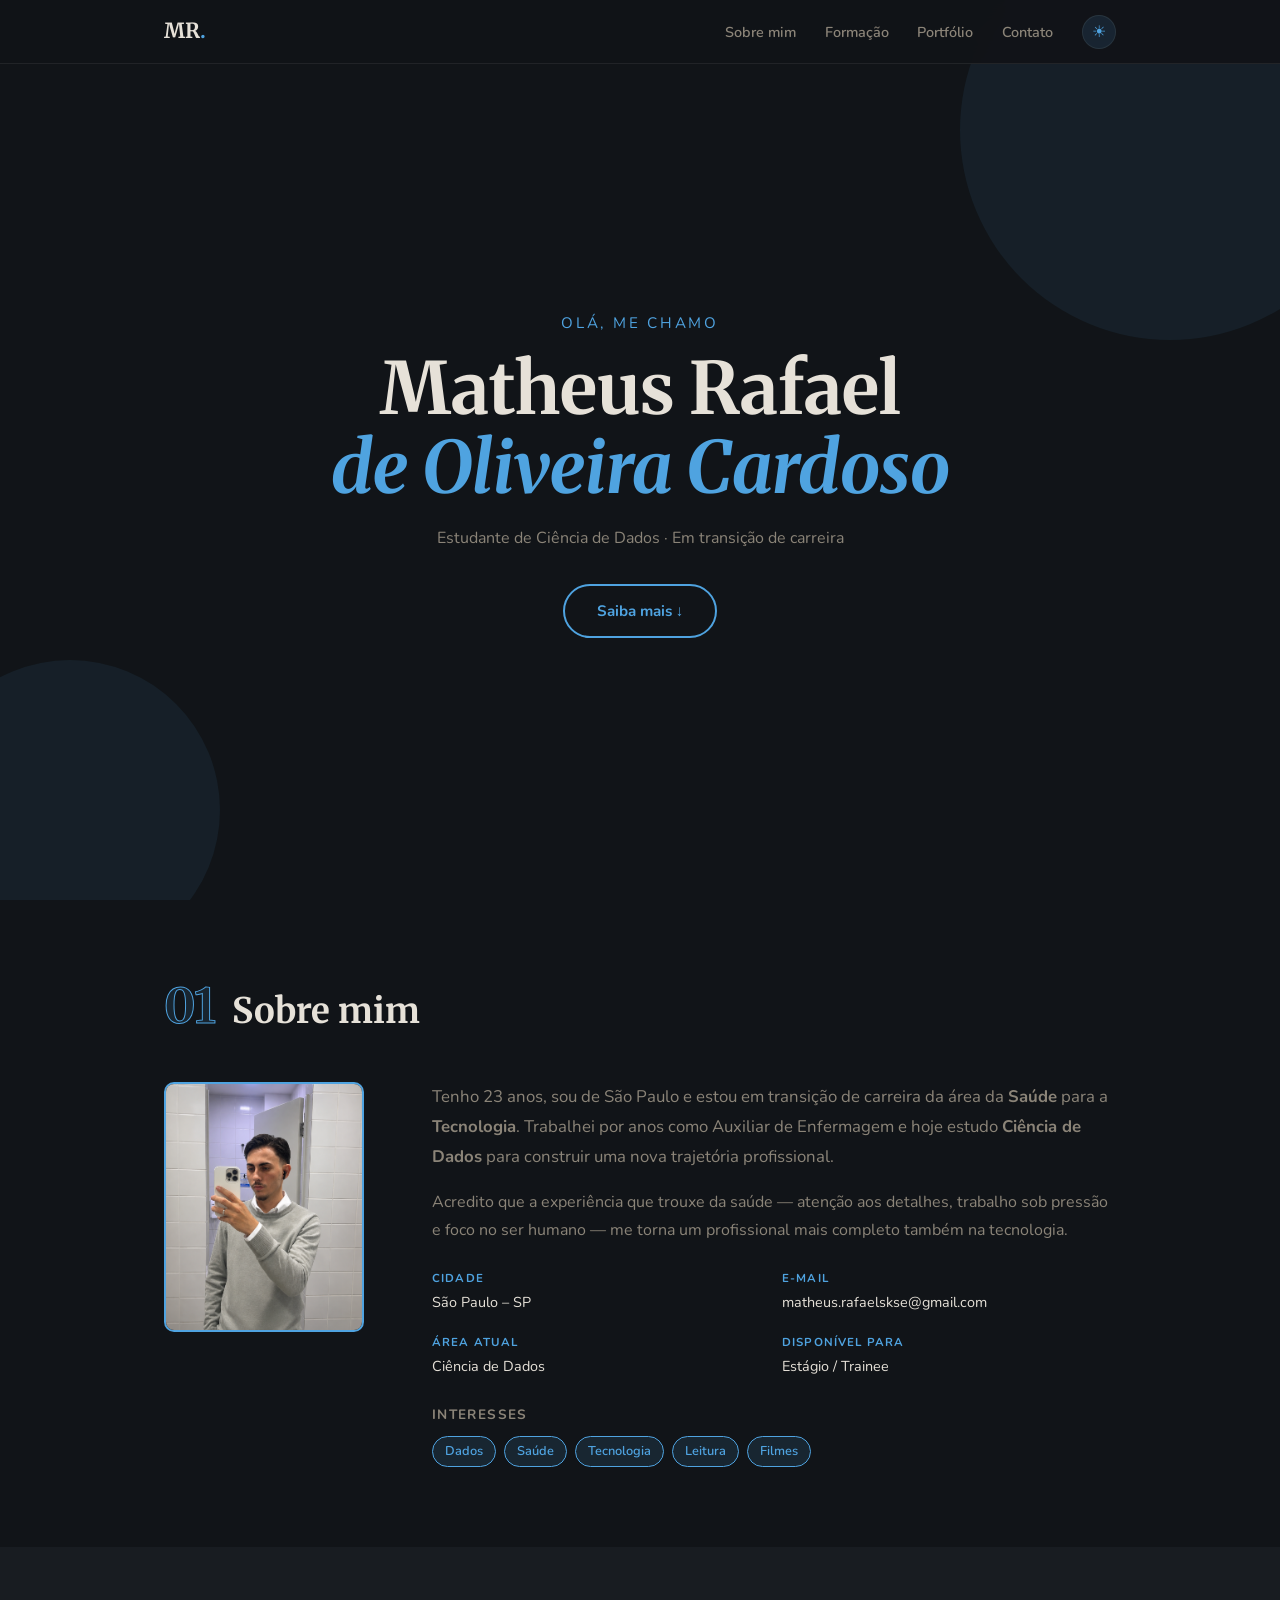
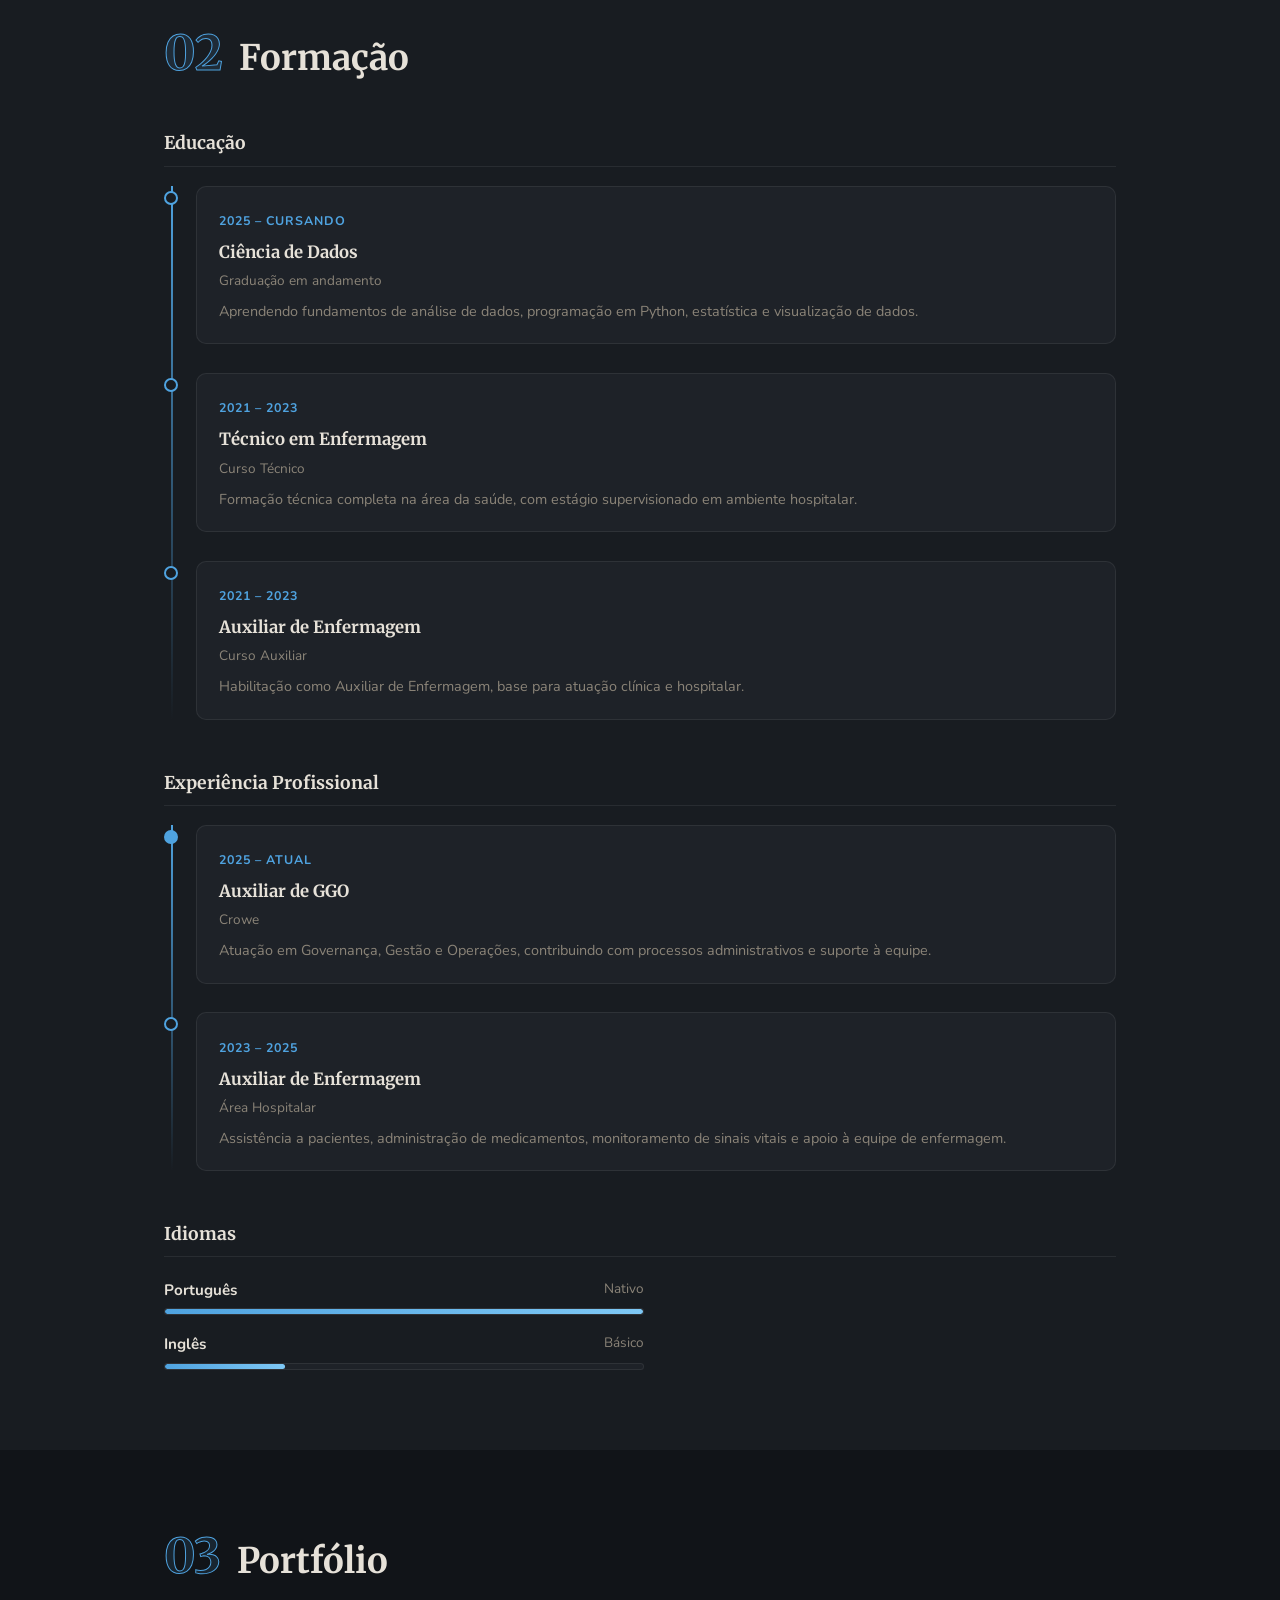
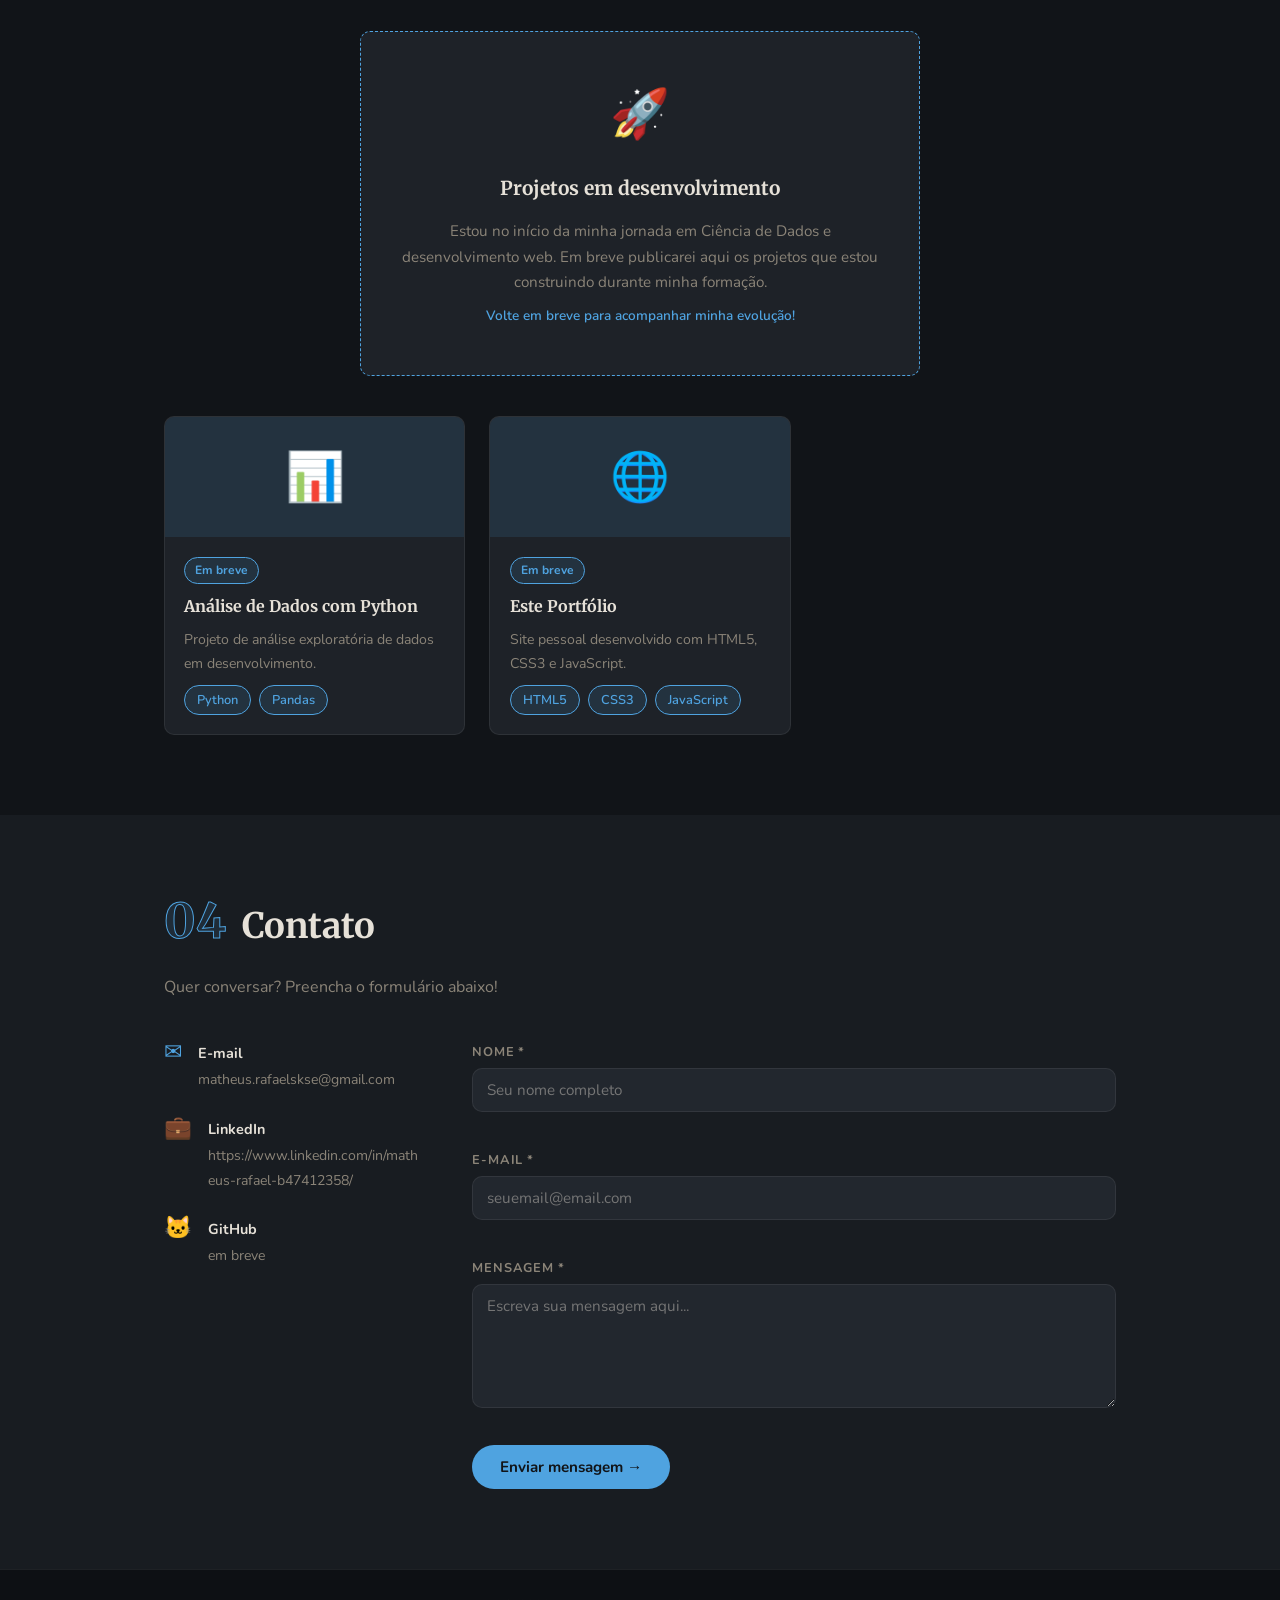
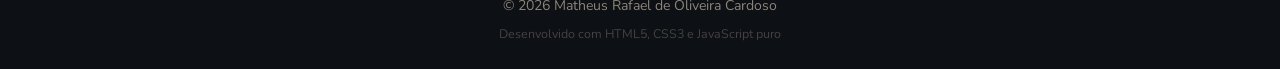
==== index.html @ 44dcbfd9 "Add files via upload" ====
<!DOCTYPE html>
<html lang="pt-BR">
<head>
  <meta charset="UTF-8" />
  <meta name="viewport" content="width=device-width, initial-scale=1.0" />
  <title>Portfólio | Matheus Rafael</title>

  <!-- Fontes: Merriweather (títulos) + Nunito (corpo) -->
  <link rel="preconnect" href="https://fonts.googleapis.com" />
  <link rel="preconnect" href="https://fonts.gstatic.com" crossorigin />
  <link href="https://fonts.googleapis.com/css2?family=Merriweather:ital,wght@0,700;1,400&family=Nunito:wght@300;400;600;700&display=swap" rel="stylesheet" />

  <link rel="stylesheet" href="css/style.css" />
</head>
<body class="dark-theme">

  <!-- ==============================
       NAVBAR — fixa no topo
       ============================== -->
  <header id="navbar">
    <nav class="nav-container">

      <!-- Nome como logo -->
      <a href="#sobre" class="nav-logo">MR<span class="logo-dot">.</span></a>

      <!-- Botão hamburguer (mobile) -->
      <button class="nav-toggle" id="navToggle" aria-label="Abrir menu">
        <span></span>
        <span></span>
        <span></span>
      </button>

      <!-- Links de navegação por âncora -->
      <ul class="nav-links" id="navLinks">
        <li><a href="#sobre"     class="nav-link">Sobre mim</a></li>
        <li><a href="#formacao"  class="nav-link">Formação</a></li>
        <li><a href="#portfolio" class="nav-link">Portfólio</a></li>
        <li><a href="#contato"   class="nav-link">Contato</a></li>

        <!-- Botão alternar tema claro / escuro -->
        <li>
          <button class="btn-tema" id="btnTema" aria-label="Alternar tema">
            <span id="icone-tema">☀</span>
          </button>
        </li>
      </ul>

    </nav>
  </header>

  <main>

    <!-- ==============================
         HERO — apresentação inicial
         ============================== -->
    <section class="hero" id="hero">
      <div class="hero-conteudo">
        <p class="hero-ola">Olá, me chamo</p>
        <h1 class="hero-nome">Matheus Rafael<br /><em>de Oliveira Cardoso</em></h1>
        <p class="hero-cargo">Estudante de Ciência de Dados · Em transição de carreira</p>
        <a href="#sobre" class="hero-btn">Saiba mais ↓</a>
      </div>

      <!-- Círculos decorativos de fundo (só CSS) -->
      <div class="hero-fundo" aria-hidden="true">
        <div class="circulo c1"></div>
        <div class="circulo c2"></div>
      </div>
    </section>

    <!-- ==============================
         SEÇÃO 1 — SOBRE MIM
         ============================== -->
    <section id="sobre" class="secao">
      <div class="container">

        <!-- Cabeçalho da seção -->
        <div class="secao-header">
          <span class="secao-num">01</span>
          <h2 class="secao-titulo">Sobre mim</h2>
        </div>

        <div class="sobre-grid">

          <!-- Foto -->
          <div class="sobre-foto">
            <div class="moldura-foto">
              <img src="assets/foto.jpg" alt="Foto de Matheus Rafael" id="img-foto" />
              <div class="foto-placeholder" id="foto-placeholder">MR</div>
            </div>
          </div>

          <!-- Texto de apresentação -->
          <div class="sobre-texto">
            <p class="sobre-intro">
              Tenho 23 anos, sou de São Paulo e estou em transição de carreira da área
              da <strong>Saúde</strong> para a <strong>Tecnologia</strong>. Trabalhei
              por anos como Auxiliar de Enfermagem e hoje estudo
              <strong>Ciência de Dados</strong> para construir uma nova trajetória
              profissional.
            </p>
            <p>
              Acredito que a experiência que trouxe da saúde — atenção aos detalhes,
              trabalho sob pressão e foco no ser humano — me torna um profissional
              mais completo também na tecnologia.
            </p>

            <!-- Dados pessoais rápidos -->
            <div class="info-grid">
              <div class="info-item">
                <span class="info-label">Cidade</span>
                <span class="info-valor">São Paulo – SP</span>
              </div>
              <div class="info-item">
                <span class="info-label">E-mail</span>
                <span class="info-valor">matheus.rafaelskse@gmail.com</span>
              </div>
              <div class="info-item">
                <span class="info-label">Área atual</span>
                <span class="info-valor">Ciência de Dados</span>
              </div>
              <div class="info-item">
                <span class="info-label">Disponível para</span>
                <span class="info-valor">Estágio / Trainee</span>
              </div>
            </div>

            <!-- Interesses / hobbies -->
            <div class="hobbies">
              <h3>Interesses</h3>
              <div class="tags">
                <span class="tag">Dados</span>
                <span class="tag">Saúde</span>
                <span class="tag">Tecnologia</span>
                <span class="tag">Leitura</span>
                <span class="tag">Filmes</span>
              </div>
            </div>
          </div><!-- /sobre-texto -->

        </div><!-- /sobre-grid -->
      </div>
    </section>

    <!-- ==============================
         SEÇÃO 2 — FORMAÇÃO
         ============================== -->
    <section id="formacao" class="secao secao-alt">
      <div class="container">

        <div class="secao-header">
          <span class="secao-num">02</span>
          <h2 class="secao-titulo">Formação</h2>
        </div>

        <!-- Timeline de formação -->
        <h3 class="sub-titulo">Educação</h3>
        <div class="timeline">

          <!-- Item: Ciência de Dados -->
          <div class="tl-item">
            <div class="tl-ponto"></div>
            <div class="tl-conteudo">
              <span class="tl-periodo">2025 – Cursando</span>
              <h4 class="tl-titulo">Ciência de Dados</h4>
              <p class="tl-local">Graduação em andamento</p>
              <p>Aprendendo fundamentos de análise de dados, programação em Python,
                 estatística e visualização de dados.</p>
            </div>
          </div>

          <!-- Item: Técnico em Enfermagem -->
          <div class="tl-item">
            <div class="tl-ponto"></div>
            <div class="tl-conteudo">
              <span class="tl-periodo">2021 – 2023</span>
              <h4 class="tl-titulo">Técnico em Enfermagem</h4>
              <p class="tl-local">Curso Técnico</p>
              <p>Formação técnica completa na área da saúde,
                 com estágio supervisionado em ambiente hospitalar.</p>
            </div>
          </div>

          <!-- Item: Auxiliar de Enfermagem -->
          <div class="tl-item">
            <div class="tl-ponto"></div>
            <div class="tl-conteudo">
              <span class="tl-periodo">2021 – 2023</span>
              <h4 class="tl-titulo">Auxiliar de Enfermagem</h4>
              <p class="tl-local">Curso Auxiliar</p>
              <p>Habilitação como Auxiliar de Enfermagem,
                 base para atuação clínica e hospitalar.</p>
            </div>
          </div>

        </div><!-- /timeline -->

        <!-- Experiência profissional -->
        <h3 class="sub-titulo" style="margin-top: 3rem;">Experiência Profissional</h3>
        <div class="timeline">

          <!-- Emprego atual: GGO Crowe -->
          <div class="tl-item">
            <div class="tl-ponto tl-ponto-ativo"></div>
            <div class="tl-conteudo">
              <span class="tl-periodo">2025 – Atual</span>
              <h4 class="tl-titulo">Auxiliar de GGO</h4>
              <p class="tl-local">Crowe</p>
              <p>Atuação em Governança, Gestão e Operações,
                 contribuindo com processos administrativos e suporte à equipe.</p>
            </div>
          </div>

          <!-- Emprego anterior: Auxiliar de Enfermagem -->
          <div class="tl-item">
            <div class="tl-ponto"></div>
            <div class="tl-conteudo">
              <span class="tl-periodo">2023 – 2025</span>
              <h4 class="tl-titulo">Auxiliar de Enfermagem</h4>
              <p class="tl-local">Área Hospitalar</p>
              <p>Assistência a pacientes, administração de medicamentos,
                 monitoramento de sinais vitais e apoio à equipe de enfermagem.</p>
            </div>
          </div>

        </div><!-- /timeline experiência -->

        <!-- Idiomas -->
        <h3 class="sub-titulo" style="margin-top: 3rem;">Idiomas</h3>
        <div class="idiomas">

          <div class="idioma-item">
            <div class="idioma-info">
              <span class="idioma-nome">Português</span>
              <span class="idioma-nivel">Nativo</span>
            </div>
            <!-- Largura da barra definida inline; fácil de editar -->
            <div class="barra-fundo"><div class="barra-fill" style="width: 100%"></div></div>
          </div>

          <div class="idioma-item">
            <div class="idioma-info">
              <span class="idioma-nome">Inglês</span>
              <span class="idioma-nivel">Básico</span>
            </div>
            <div class="barra-fundo"><div class="barra-fill" style="width: 25%"></div></div>
          </div>

        </div>

      </div>
    </section>

    <!-- ==============================
         SEÇÃO 3 — PORTFÓLIO
         ============================== -->
    <section id="portfolio" class="secao">
      <div class="container">

        <div class="secao-header">
          <span class="secao-num">03</span>
          <h2 class="secao-titulo">Portfólio</h2>
        </div>

        <!-- Mensagem "Em breve" — será substituída por projetos reais -->
        <div class="portfolio-em-breve">
          <div class="em-breve-icone">🚀</div>
          <h3>Projetos em desenvolvimento</h3>
          <p>
            Estou no início da minha jornada em Ciência de Dados e
            desenvolvimento web. Em breve publicarei aqui os projetos
            que estou construindo durante minha formação.
          </p>
          <p class="em-breve-sub">
            Volte em breve para acompanhar minha evolução!
          </p>
        </div>

        <!-- Cards placeholder para mostrar o que virá -->
        <div class="projetos-grid">

          <div class="projeto-card projeto-placeholder">
            <div class="projeto-topo">
              <span class="projeto-emoji">📊</span>
            </div>
            <div class="projeto-corpo">
              <span class="badge-breve">Em breve</span>
              <h4>Análise de Dados com Python</h4>
              <p>Projeto de análise exploratória de dados em desenvolvimento.</p>
              <div class="tags">
                <span class="tag">Python</span>
                <span class="tag">Pandas</span>
              </div>
            </div>
          </div>

          <div class="projeto-card projeto-placeholder">
            <div class="projeto-topo">
              <span class="projeto-emoji">🌐</span>
            </div>
            <div class="projeto-corpo">
              <span class="badge-breve">Em breve</span>
              <h4>Este Portfólio</h4>
              <p>Site pessoal desenvolvido com HTML5, CSS3 e JavaScript.</p>
              <div class="tags">
                <span class="tag">HTML5</span>
                <span class="tag">CSS3</span>
                <span class="tag">JavaScript</span>
              </div>
            </div>
          </div>

        </div>

      </div>
    </section>

    <!-- ==============================
         SEÇÃO 4 — CONTATO
         ============================== -->
    <section id="contato" class="secao secao-alt">
      <div class="container">

        <div class="secao-header">
          <span class="secao-num">04</span>
          <h2 class="secao-titulo">Contato</h2>
          <p class="secao-sub">Quer conversar? Preencha o formulário abaixo!</p>
        </div>

        <div class="contato-grid">

          <!-- Informações de contato direto -->
          <div class="contato-info">
            <div class="contato-item">
              <span class="contato-icone">✉</span>
              <div>
                <strong>E-mail</strong>
                <p>matheus.rafaelskse@gmail.com</p>
              </div>
            </div>
            <div class="contato-item">
              <span class="contato-icone">💼</span>
              <div>
                <strong>LinkedIn</strong>
                <p>https://www.linkedin.com/in/matheus-rafael-b47412358/</p>
              </div>
            </div>
            <div class="contato-item">
              <span class="contato-icone">🐱</span>
              <div>
                <strong>GitHub</strong>
                <p>em breve</p>
              </div>
            </div>
          </div>

          <!-- Formulário com validação em JavaScript -->
          <form id="formulario-contato" class="formulario" novalidate>

            <!-- Campo: Nome -->
            <div class="campo-grupo">
              <label for="nome">Nome *</label>
              <input
                type="text"
                id="nome"
                name="nome"
                placeholder="Seu nome completo"
                autocomplete="name"
              />
              <!-- Erro exibido via JavaScript -->
              <span class="campo-erro" id="erro-nome"></span>
            </div>

            <!-- Campo: E-mail -->
            <div class="campo-grupo">
              <label for="email">E-mail *</label>
              <input
                type="email"
                id="email"
                name="email"
                placeholder="seuemail@email.com"
                autocomplete="email"
              />
              <span class="campo-erro" id="erro-email"></span>
            </div>

            <!-- Campo: Mensagem -->
            <div class="campo-grupo">
              <label for="mensagem">Mensagem *</label>
              <textarea
                id="mensagem"
                name="mensagem"
                rows="5"
                placeholder="Escreva sua mensagem aqui..."
              ></textarea>
              <span class="campo-erro" id="erro-mensagem"></span>
            </div>

            <button type="submit" class="btn-enviar">Enviar mensagem →</button>

            <!-- Mensagem de sucesso — exibida via JS após envio simulado -->
            <div class="msg-sucesso" id="msg-sucesso" role="alert">
              ✓ Mensagem enviada com sucesso! Entrarei em contato em breve.
            </div>

          </form>

        </div><!-- /contato-grid -->
      </div>
    </section>

  </main>

  <!-- ==============================
       RODAPÉ
       ============================== -->
  <footer class="rodape">
    <div class="container">
      <p>© <span id="ano-atual"></span> Matheus Rafael de Oliveira Cardoso</p>
      <p class="rodape-sub">Desenvolvido com HTML5, CSS3 e JavaScript puro</p>
    </div>
  </footer>

  <!-- Script carregado ao final para não travar o carregamento da página -->
  <script src="js/main.js"></script>

</body>
</html>
---- css/style.css ----
/* ============================================
   style.css — Portfólio Matheus Rafael
   Autor: Matheus Rafael de Oliveira Cardoso
   Descrição: Estilos do portfólio pessoal.
              CSS3, sem frameworks.
   ============================================ */


/* --------------------------------------------
   1. VARIÁVEIS DE TEMA
      Tema escuro = padrão.
      Tema claro alternado via JavaScript.
   -------------------------------------------- */
:root {
  --fonte-titulo: 'Merriweather', Georgia, serif;
  --fonte-corpo:  'Nunito', sans-serif;
  --nav-altura:   64px;
  --raio:         10px;
  --transicao:    0.3s ease;
}

/* Tema escuro */
body.dark-theme {
  --fundo:         #111418;
  --fundo-alt:     #181c21;
  --fundo-card:    #1e2228;
  --fundo-input:   #22272e;
  --texto:         #e6e1d8;
  --texto-2:       #8b8478;
  --texto-fraco:   #454240;
  --destaque:      #4fa3e0;    
  --destaque-dim:  rgba(79, 163, 224, 0.12);
  --borda:         rgba(255,255,255,0.07);
  --sombra:        0 4px 24px rgba(0,0,0,0.4);
  --nav-fundo:     rgba(17,20,24,0.95);
  --rodape-fundo:  #0d1014;
}

/* Tema claro */
body.light-theme {
  --fundo:         #f5f2ee;
  --fundo-alt:     #ede9e3;
  --fundo-card:    #ffffff;
  --fundo-input:   #ece8e2;
  --texto:         #1a1714;
  --texto-2:       #6b6259;
  --texto-fraco:   #bbb5af;
  --destaque:      #1a6fb0;
  --destaque-dim:  rgba(26, 111, 176, 0.1);
  --borda:         rgba(0,0,0,0.09);
  --sombra:        0 4px 24px rgba(0,0,0,0.07);
  --nav-fundo:     rgba(245,242,238,0.95);
  --rodape-fundo:  #e0dbd3;
}


/* --------------------------------------------
   2. RESET BÁSICO
   -------------------------------------------- */
*, *::before, *::after {
  box-sizing: border-box;
  margin: 0;
  padding: 0;
}

/* Scroll suave ao clicar nas âncoras do menu */
html {
  scroll-behavior: smooth;
  scroll-padding-top: var(--nav-altura);
}

body {
  font-family: var(--fonte-corpo);
  background-color: var(--fundo);
  color: var(--texto);
  line-height: 1.75;
  /* Suaviza a troca de tema */
  transition: background-color var(--transicao), color var(--transicao);
}

img { max-width: 100%; display: block; }
a   { color: var(--destaque); text-decoration: none; }
a:hover { text-decoration: underline; }
ul  { list-style: none; }


/* --------------------------------------------
   3. UTILITÁRIO: CONTAINER CENTRALIZADO
   -------------------------------------------- */
.container {
  max-width: 1000px;
  margin: 0 auto;
  padding: 0 1.5rem;
}


/* --------------------------------------------
   4. NAVBAR
   -------------------------------------------- */
#navbar {
  position: fixed;
  top: 0;
  left: 0;
  width: 100%;
  height: var(--nav-altura);
  background: var(--nav-fundo);
  backdrop-filter: blur(12px);
  -webkit-backdrop-filter: blur(12px);
  border-bottom: 1px solid var(--borda);
  z-index: 100;
  transition: background var(--transicao), box-shadow var(--transicao);
}

/* Sombra aplicada via JS ao rolar */
#navbar.rolado {
  box-shadow: var(--sombra);
}

.nav-container {
  max-width: 1000px;
  margin: 0 auto;
  padding: 0 1.5rem;
  height: 100%;
  display: flex;
  align-items: center;
  justify-content: space-between;
}

/* Logo com as iniciais */
.nav-logo {
  font-family: var(--fonte-titulo);
  font-size: 1.3rem;
  font-weight: 700;
  color: var(--texto);
  text-decoration: none;
}

.logo-dot {
  color: var(--destaque);
}

/* Lista de links da navbar */
.nav-links {
  display: flex;
  align-items: center;
  gap: 1.8rem;
}

.nav-link {
  font-size: 0.9rem;
  font-weight: 600;
  color: var(--texto-2);
  text-decoration: none;
  transition: color var(--transicao);
}

.nav-link:hover,
.nav-link.ativo {
  color: var(--destaque);
  text-decoration: none;
}

/* Botão de tema (sol/lua) */
.btn-tema {
  background: var(--destaque-dim);
  border: 1px solid var(--borda);
  border-radius: 50%;
  width: 34px;
  height: 34px;
  cursor: pointer;
  color: var(--destaque);
  font-size: 1rem;
  display: flex;
  align-items: center;
  justify-content: center;
  transition: background var(--transicao), transform var(--transicao);
}

.btn-tema:hover {
  background: var(--destaque);
  color: var(--fundo);
  transform: rotate(15deg);
}

/* Botão hamburguer — só aparece no mobile */
.nav-toggle {
  display: none;
  flex-direction: column;
  justify-content: space-between;
  width: 26px;
  height: 18px;
  background: none;
  border: none;
  cursor: pointer;
}

.nav-toggle span {
  display: block;
  height: 2px;
  background: var(--texto);
  border-radius: 2px;
  transition: transform var(--transicao), opacity var(--transicao);
}

/* Animação do X quando menu está aberto */
.nav-toggle.aberto span:nth-child(1) { transform: translateY(8px) rotate(45deg); }
.nav-toggle.aberto span:nth-child(2) { opacity: 0; }
.nav-toggle.aberto span:nth-child(3) { transform: translateY(-8px) rotate(-45deg); }


/* --------------------------------------------
   5. HERO (apresentação inicial)
   -------------------------------------------- */
.hero {
  min-height: 100vh;
  display: flex;
  align-items: center;
  justify-content: center;
  text-align: center;
  position: relative;
  overflow: hidden;
  padding: 6rem 1.5rem 3rem;
  background: var(--fundo);
}

/* Círculos decorativos de fundo */
.hero-fundo {
  position: absolute;
  inset: 0;
  pointer-events: none;
}

.circulo {
  position: absolute;
  border-radius: 50%;
  opacity: 0.08;
  animation: flutuar 9s ease-in-out infinite alternate;
}

.c1 {
  width: 420px;
  height: 420px;
  background: var(--destaque);
  top: -80px;
  right: -100px;
}

.c2 {
  width: 300px;
  height: 300px;
  background: var(--destaque);
  bottom: -60px;
  left: -80px;
  animation-delay: -4s;
}

@keyframes flutuar {
  from { transform: scale(1) translateY(0); }
  to   { transform: scale(1.08) translateY(20px); }
}

/* Texto do hero */
.hero-conteudo {
  position: relative;
  z-index: 1;
  animation: aparecer 0.9s ease both;
}

.hero-ola {
  font-size: 0.95rem;
  letter-spacing: 0.18em;
  text-transform: uppercase;
  color: var(--destaque);
  margin-bottom: 0.8rem;
}

.hero-nome {
  font-family: var(--fonte-titulo);
  font-size: clamp(2rem, 7vw, 4.5rem);
  font-weight: 700;
  line-height: 1.1;
  color: var(--texto);
  margin-bottom: 1rem;
}

.hero-nome em {
  font-style: italic;
  color: var(--destaque);
}

.hero-cargo {
  font-size: 1rem;
  color: var(--texto-2);
  margin-bottom: 2rem;
}

/* Botão principal do hero */
.hero-btn {
  display: inline-block;
  padding: 0.75rem 2rem;
  border: 2px solid var(--destaque);
  border-radius: 50px;
  color: var(--destaque);
  font-weight: 700;
  font-size: 0.95rem;
  text-decoration: none;
  transition: background var(--transicao), color var(--transicao), transform var(--transicao);
}

.hero-btn:hover {
  background: var(--destaque);
  color: var(--fundo);
  transform: translateY(-2px);
  text-decoration: none;
}


/* --------------------------------------------
   6. SEÇÕES — ESTRUTURA GERAL
   -------------------------------------------- */
.secao {
  padding: 5rem 0;
}

.secao-alt {
  background: var(--fundo-alt);
}

/* Cabeçalho de cada seção: número + título lado a lado */
.secao-header {
  display: flex;
  align-items: baseline;
  gap: 1rem;
  margin-bottom: 2.5rem;
  flex-wrap: wrap;
}

.secao-num {
  font-family: var(--fonte-titulo);
  font-size: 3rem;
  font-weight: 700;
  color: var(--destaque-dim);
  line-height: 1;
  /* Número grande decorativo atrás do título */
  -webkit-text-stroke: 1px var(--destaque);
}

.secao-titulo {
  font-family: var(--fonte-titulo);
  font-size: clamp(1.6rem, 3vw, 2.2rem);
  font-weight: 700;
  color: var(--texto);
}

.secao-sub {
  width: 100%;
  color: var(--texto-2);
  font-size: 1rem;
}

/* Subtítulos internos (Educação, Experiência, Idiomas) */
.sub-titulo {
  font-family: var(--fonte-titulo);
  font-size: 1.1rem;
  color: var(--texto);
  margin-bottom: 1.2rem;
  padding-bottom: 0.4rem;
  border-bottom: 1px solid var(--borda);
}


/* --------------------------------------------
   7. SOBRE MIM
   -------------------------------------------- */
.sobre-grid {
  display: grid;
  grid-template-columns: 220px 1fr;
  gap: 3rem;
  align-items: start;
}

/* Moldura da foto */
.moldura-foto {
  width: 200px;
  height: 250px;
  border-radius: var(--raio);
  border: 2px solid var(--destaque);
  overflow: hidden;
  position: relative;
  background: var(--fundo-card);
}

.moldura-foto img {
  width: 100%;
  height: 100%;
  object-fit: cover;
  /* Oculto por padrão; JS mostra se imagem carregar */
  display: none;
}

/* Placeholder com iniciais (mostrado quando não há foto) */
.foto-placeholder {
  position: absolute;
  inset: 0;
  display: flex;
  align-items: center;
  justify-content: center;
  background: var(--destaque-dim);
  color: var(--destaque);
  font-family: var(--fonte-titulo);
  font-size: 2.5rem;
  font-weight: 700;
}

.sobre-intro {
  font-size: 1.05rem;
  color: var(--texto);
  margin-bottom: 1rem;
  line-height: 1.8;
}

.sobre-texto p {
  color: var(--texto-2);
  margin-bottom: 1rem;
}

/* Grid de dados pessoais (cidade, e-mail...) */
.info-grid {
  display: grid;
  grid-template-columns: 1fr 1fr;
  gap: 1rem;
  margin: 1.5rem 0;
}

.info-item {
  display: flex;
  flex-direction: column;
  gap: 2px;
}

.info-label {
  font-size: 0.72rem;
  text-transform: uppercase;
  letter-spacing: 0.1em;
  color: var(--destaque);
  font-weight: 700;
}

.info-valor {
  font-size: 0.9rem;
  color: var(--texto);
}

/* Tags de interesses */
.hobbies h3 {
  font-size: 0.85rem;
  text-transform: uppercase;
  letter-spacing: 0.1em;
  color: var(--texto-2);
  font-weight: 700;
  margin-bottom: 0.6rem;
}

.tags {
  display: flex;
  flex-wrap: wrap;
  gap: 8px;
}

.tag {
  background: var(--destaque-dim);
  color: var(--destaque);
  border: 1px solid var(--destaque);
  border-radius: 50px;
  padding: 3px 12px;
  font-size: 0.8rem;
  font-weight: 600;
}


/* --------------------------------------------
   8. FORMAÇÃO — TIMELINE
   -------------------------------------------- */
.timeline {
  position: relative;
  padding-left: 2rem;
  margin-bottom: 1.5rem;
}

/* Linha vertical */
.timeline::before {
  content: '';
  position: absolute;
  left: 7px;
  top: 0;
  bottom: 0;
  width: 2px;
  background: linear-gradient(to bottom, var(--destaque), transparent);
}

.tl-item {
  position: relative;
  margin-bottom: 1.8rem;
}

/* Ponto na linha */
.tl-ponto {
  position: absolute;
  left: -2rem;
  top: 5px;
  width: 14px;
  height: 14px;
  border-radius: 50%;
  background: var(--fundo-alt);
  border: 2px solid var(--destaque);
}

/* Ponto destacado para emprego atual */
.tl-ponto-ativo {
  background: var(--destaque);
}

.tl-conteudo {
  background: var(--fundo-card);
  border: 1px solid var(--borda);
  border-radius: var(--raio);
  padding: 1.2rem 1.4rem;
  transition: border-color var(--transicao);
}

.tl-conteudo:hover {
  border-color: var(--destaque);
}

.tl-periodo {
  font-size: 0.78rem;
  text-transform: uppercase;
  letter-spacing: 0.08em;
  color: var(--destaque);
  font-weight: 700;
}

.tl-titulo {
  font-family: var(--fonte-titulo);
  font-size: 1.05rem;
  color: var(--texto);
  margin: 4px 0 2px;
}

.tl-local {
  font-size: 0.85rem;
  color: var(--texto-2);
  margin-bottom: 6px;
}

.tl-conteudo p:last-child {
  font-size: 0.9rem;
  color: var(--texto-2);
}

/* Barras de idioma */
.idiomas {
  display: flex;
  flex-direction: column;
  gap: 1rem;
  max-width: 480px;
}

.idioma-item {
  display: flex;
  flex-direction: column;
  gap: 5px;
}

.idioma-info {
  display: flex;
  justify-content: space-between;
}

.idioma-nome  { font-weight: 700; color: var(--texto); font-size: 0.95rem; }
.idioma-nivel { font-size: 0.85rem; color: var(--texto-2); }

.barra-fundo {
  height: 7px;
  background: var(--fundo-card);
  border: 1px solid var(--borda);
  border-radius: 50px;
  overflow: hidden;
}

.barra-fill {
  height: 100%;
  background: linear-gradient(90deg, var(--destaque), #7ec8f5);
  border-radius: 50px;
  /* Animação de preenchimento ao entrar na tela */
  animation: encher 1.2s ease-out both;
  animation-delay: 0.4s;
}

@keyframes encher {
  from { width: 0 !important; }
}


/* --------------------------------------------
   9. PORTFÓLIO — "EM BREVE"
   -------------------------------------------- */

/* Bloco central da mensagem em breve */
.portfolio-em-breve {
  text-align: center;
  padding: 2.5rem;
  background: var(--fundo-card);
  border: 1px dashed var(--destaque);
  border-radius: var(--raio);
  margin-bottom: 2.5rem;
  max-width: 560px;
  margin-left: auto;
  margin-right: auto;
}

.em-breve-icone {
  font-size: 3rem;
  margin-bottom: 1rem;
}

.portfolio-em-breve h3 {
  font-family: var(--fonte-titulo);
  font-size: 1.2rem;
  color: var(--texto);
  margin-bottom: 0.8rem;
}

.portfolio-em-breve p {
  font-size: 0.95rem;
  color: var(--texto-2);
  margin-bottom: 0.5rem;
  line-height: 1.7;
}

.em-breve-sub {
  font-size: 0.85rem !important;
  color: var(--destaque) !important;
  font-weight: 600;
}

/* Grid de cards placeholder */
.projetos-grid {
  display: grid;
  grid-template-columns: repeat(auto-fill, minmax(280px, 1fr));
  gap: 1.5rem;
}

.projeto-card {
  background: var(--fundo-card);
  border: 1px solid var(--borda);
  border-radius: var(--raio);
  overflow: hidden;
  transition: border-color var(--transicao), transform var(--transicao);
}

.projeto-card:hover {
  border-color: var(--destaque);
  transform: translateY(-4px);
}

/* Cards placeholder ficam levemente opacos */
.projeto-placeholder {
  opacity: 0.7;
}

.projeto-topo {
  background: var(--destaque-dim);
  height: 120px;
  display: flex;
  align-items: center;
  justify-content: center;
}

.projeto-emoji { font-size: 3rem; }

.projeto-corpo {
  padding: 1.2rem;
  display: flex;
  flex-direction: column;
  gap: 0.5rem;
}

/* Etiqueta "Em breve" nos cards */
.badge-breve {
  display: inline-block;
  background: var(--destaque-dim);
  color: var(--destaque);
  border: 1px solid var(--destaque);
  border-radius: 50px;
  padding: 2px 10px;
  font-size: 0.75rem;
  font-weight: 700;
  width: fit-content;
}

.projeto-corpo h4 {
  font-family: var(--fonte-titulo);
  font-size: 1rem;
  color: var(--texto);
}

.projeto-corpo p {
  font-size: 0.88rem;
  color: var(--texto-2);
}


/* --------------------------------------------
   10. CONTATO
   -------------------------------------------- */
.contato-grid {
  display: grid;
  grid-template-columns: 260px 1fr;
  gap: 3rem;
  align-items: start;
}

.contato-info {
  display: flex;
  flex-direction: column;
  gap: 1.5rem;
}

.contato-item {
  display: flex;
  align-items: flex-start;
  gap: 1rem;
}

.contato-icone {
  font-size: 1.4rem;
  color: var(--destaque);
  flex-shrink: 0;
  line-height: 1;
}

.contato-item strong {
  display: block;
  font-size: 0.9rem;
  font-weight: 700;
  color: var(--texto);
  margin-bottom: 2px;
}

.contato-item p {
  font-size: 0.88rem;
  color: var(--texto-2);
  word-break: break-all;
}

/* Formulário */
.formulario {
  display: flex;
  flex-direction: column;
  gap: 1.2rem;
}

.campo-grupo {
  display: flex;
  flex-direction: column;
  gap: 5px;
}

.campo-grupo label {
  font-size: 0.8rem;
  font-weight: 700;
  text-transform: uppercase;
  letter-spacing: 0.07em;
  color: var(--texto-2);
}

.campo-grupo input,
.campo-grupo textarea {
  background: var(--fundo-input);
  border: 1px solid var(--borda);
  border-radius: var(--raio);
  padding: 11px 14px;
  font-family: var(--fonte-corpo);
  font-size: 0.95rem;
  color: var(--texto);
  outline: none;
  resize: vertical;
  transition: border-color var(--transicao), box-shadow var(--transicao);
}

.campo-grupo input:focus,
.campo-grupo textarea:focus {
  border-color: var(--destaque);
  box-shadow: 0 0 0 3px var(--destaque-dim);
}

/* Campo com erro de validação */
.campo-grupo input.erro,
.campo-grupo textarea.erro {
  border-color: #e05c5c;
}

/* Texto do erro abaixo do campo */
.campo-erro {
  font-size: 0.78rem;
  color: #e05c5c;
  min-height: 1em;
}

/* Botão de envio */
.btn-enviar {
  align-self: flex-start;
  padding: 12px 28px;
  background: var(--destaque);
  color: var(--fundo);
  border: none;
  border-radius: 50px;
  font-family: var(--fonte-corpo);
  font-size: 0.95rem;
  font-weight: 700;
  cursor: pointer;
  transition: opacity var(--transicao), transform var(--transicao);
}

.btn-enviar:hover {
  opacity: 0.85;
  transform: translateY(-2px);
}

.btn-enviar:disabled {
  opacity: 0.5;
  cursor: not-allowed;
  transform: none;
}

/* Mensagem de sucesso (oculta por padrão) */
.msg-sucesso {
  display: none;
  background: var(--destaque-dim);
  border: 1px solid var(--destaque);
  border-radius: var(--raio);
  padding: 1rem 1.2rem;
  color: var(--destaque);
  font-weight: 600;
  font-size: 0.95rem;
  animation: aparecer 0.4s ease;
}


/* --------------------------------------------
   11. RODAPÉ
   -------------------------------------------- */
.rodape {
  background: var(--rodape-fundo);
  border-top: 1px solid var(--borda);
  padding: 1.5rem 0;
  text-align: center;
}

.rodape p {
  font-size: 0.88rem;
  color: var(--texto-2);
}

.rodape-sub {
  font-size: 0.78rem !important;
  color: var(--texto-fraco) !important;
  margin-top: 4px;
}


/* --------------------------------------------
   12. ANIMAÇÕES
   -------------------------------------------- */
@keyframes aparecer {
  from { opacity: 0; transform: translateY(20px); }
  to   { opacity: 1; transform: translateY(0); }
}

/* Classe adicionada via JS a elementos que devem aparecer ao rolar */
.animar {
  opacity: 0;
  transform: translateY(24px);
  transition: opacity 0.6s ease, transform 0.6s ease;
}

.animar.visivel {
  opacity: 1;
  transform: translateY(0);
}


/* --------------------------------------------
   13. RESPONSIVO — TELAS PEQUENAS
   -------------------------------------------- */

/* Tablet */
@media (max-width: 820px) {
  .sobre-grid {
    grid-template-columns: 1fr;
    text-align: center;
  }

  .sobre-foto {
    display: flex;
    justify-content: center;
  }

  .info-grid {
    text-align: left;
  }

  .contato-grid {
    grid-template-columns: 1fr;
  }
}

/* Mobile */
@media (max-width: 600px) {

  /* Exibe o botão hamburguer */
  .nav-toggle {
    display: flex;
  }

  /* Menu vira dropdown vertical */
  .nav-links {
    position: fixed;
    top: var(--nav-altura);
    left: 0;
    width: 100%;
    background: var(--nav-fundo);
    flex-direction: column;
    padding: 1.5rem 0;
    gap: 1rem;
    border-bottom: 1px solid var(--borda);
    /* Oculto fora da tela; JS adiciona .aberto para mostrar */
    transform: translateY(-110%);
    transition: transform 0.3s ease;
    pointer-events: none;
    backdrop-filter: blur(12px);
  }

  .nav-links.aberto {
    transform: translateY(0);
    pointer-events: auto;
  }

  .secao-num {
    font-size: 2rem;
  }

  .projetos-grid {
    grid-template-columns: 1fr;
  }

  .btn-enviar {
    width: 100%;
    text-align: center;
  }

  .portfolio-em-breve {
    padding: 1.5rem;
  }
}
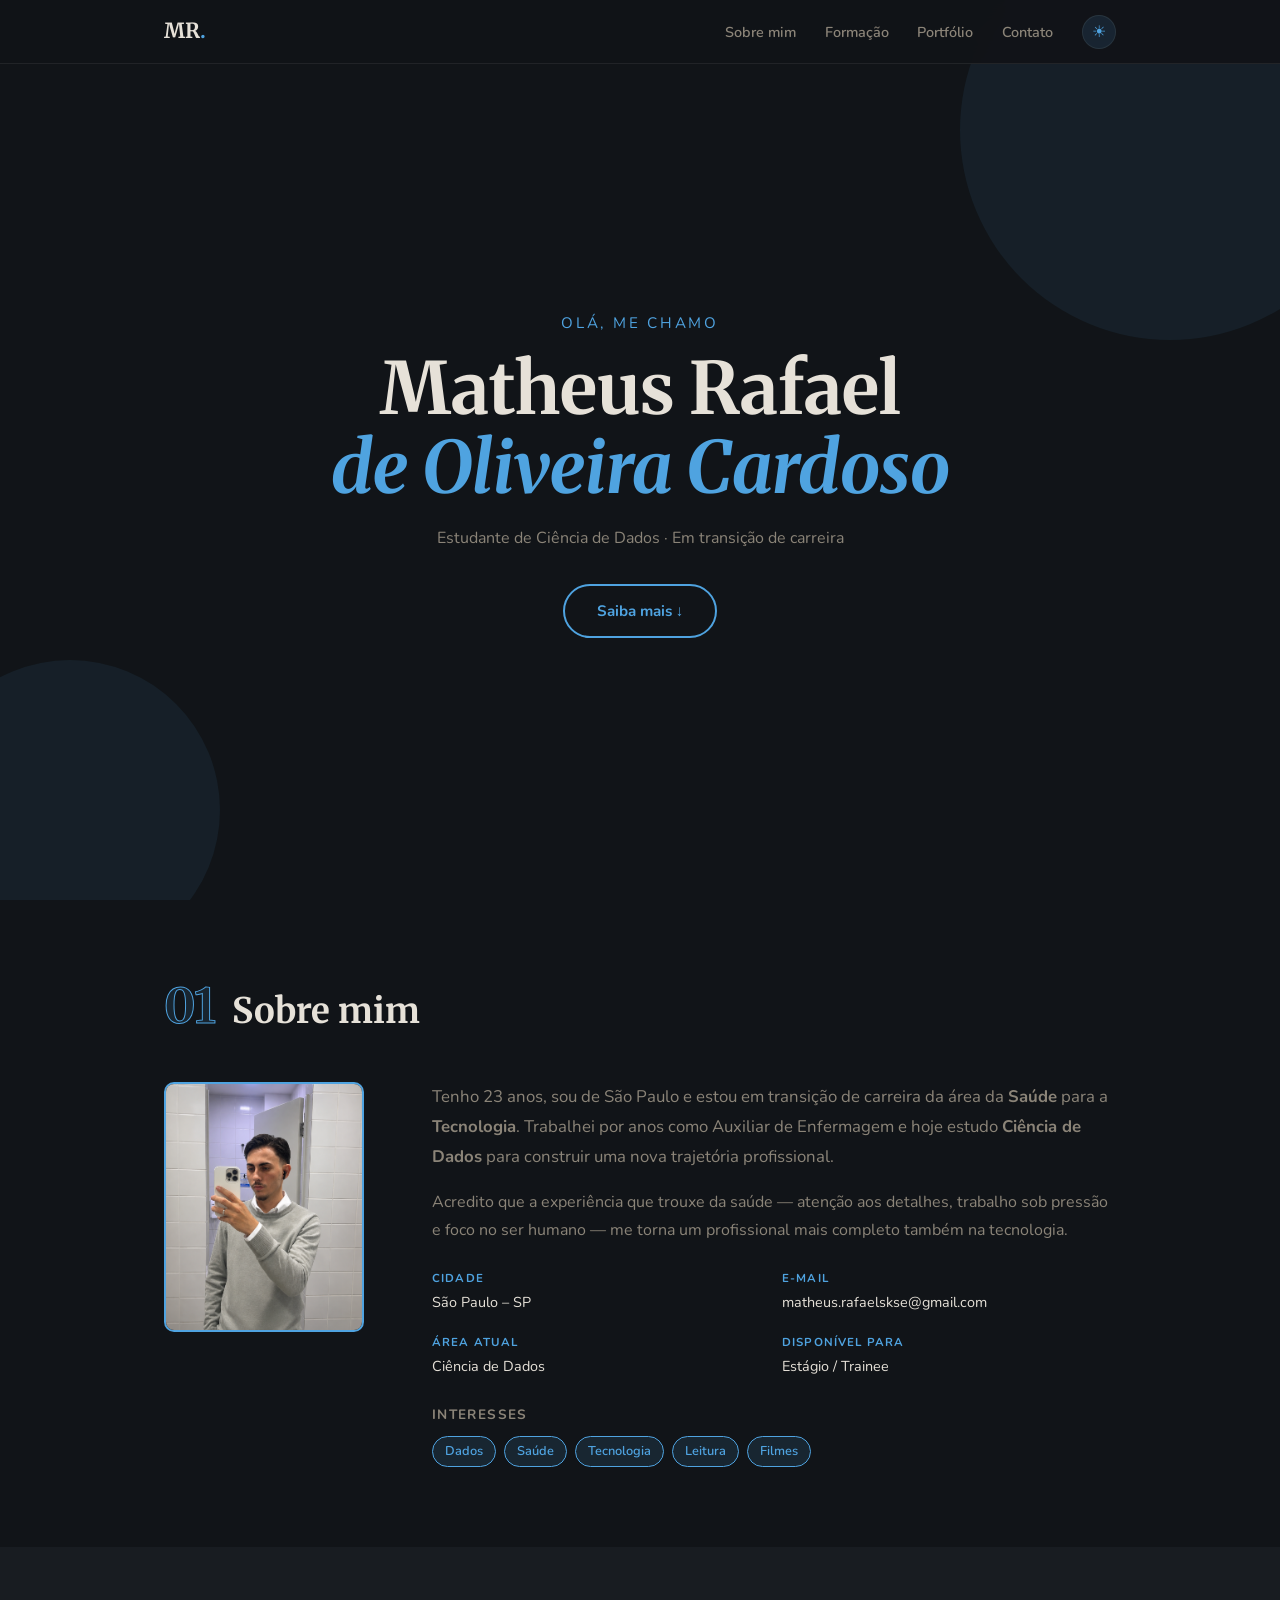
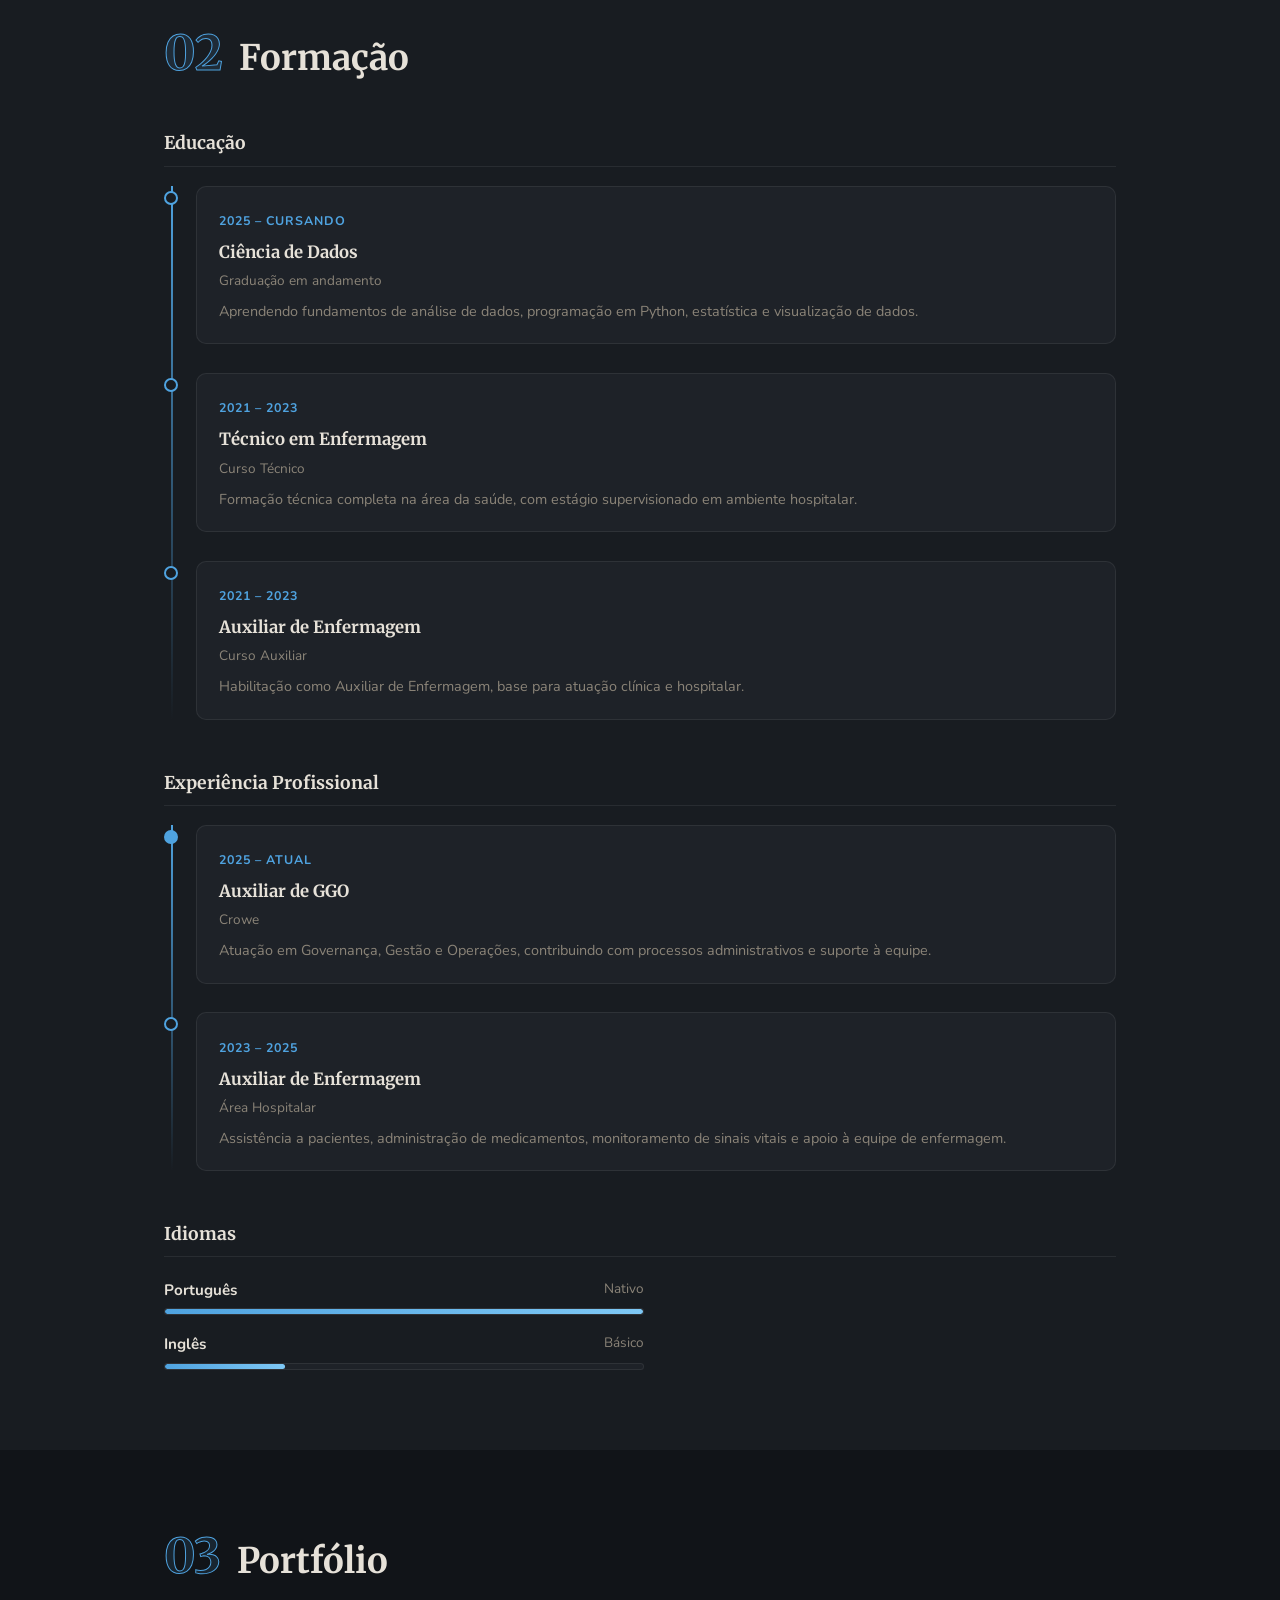
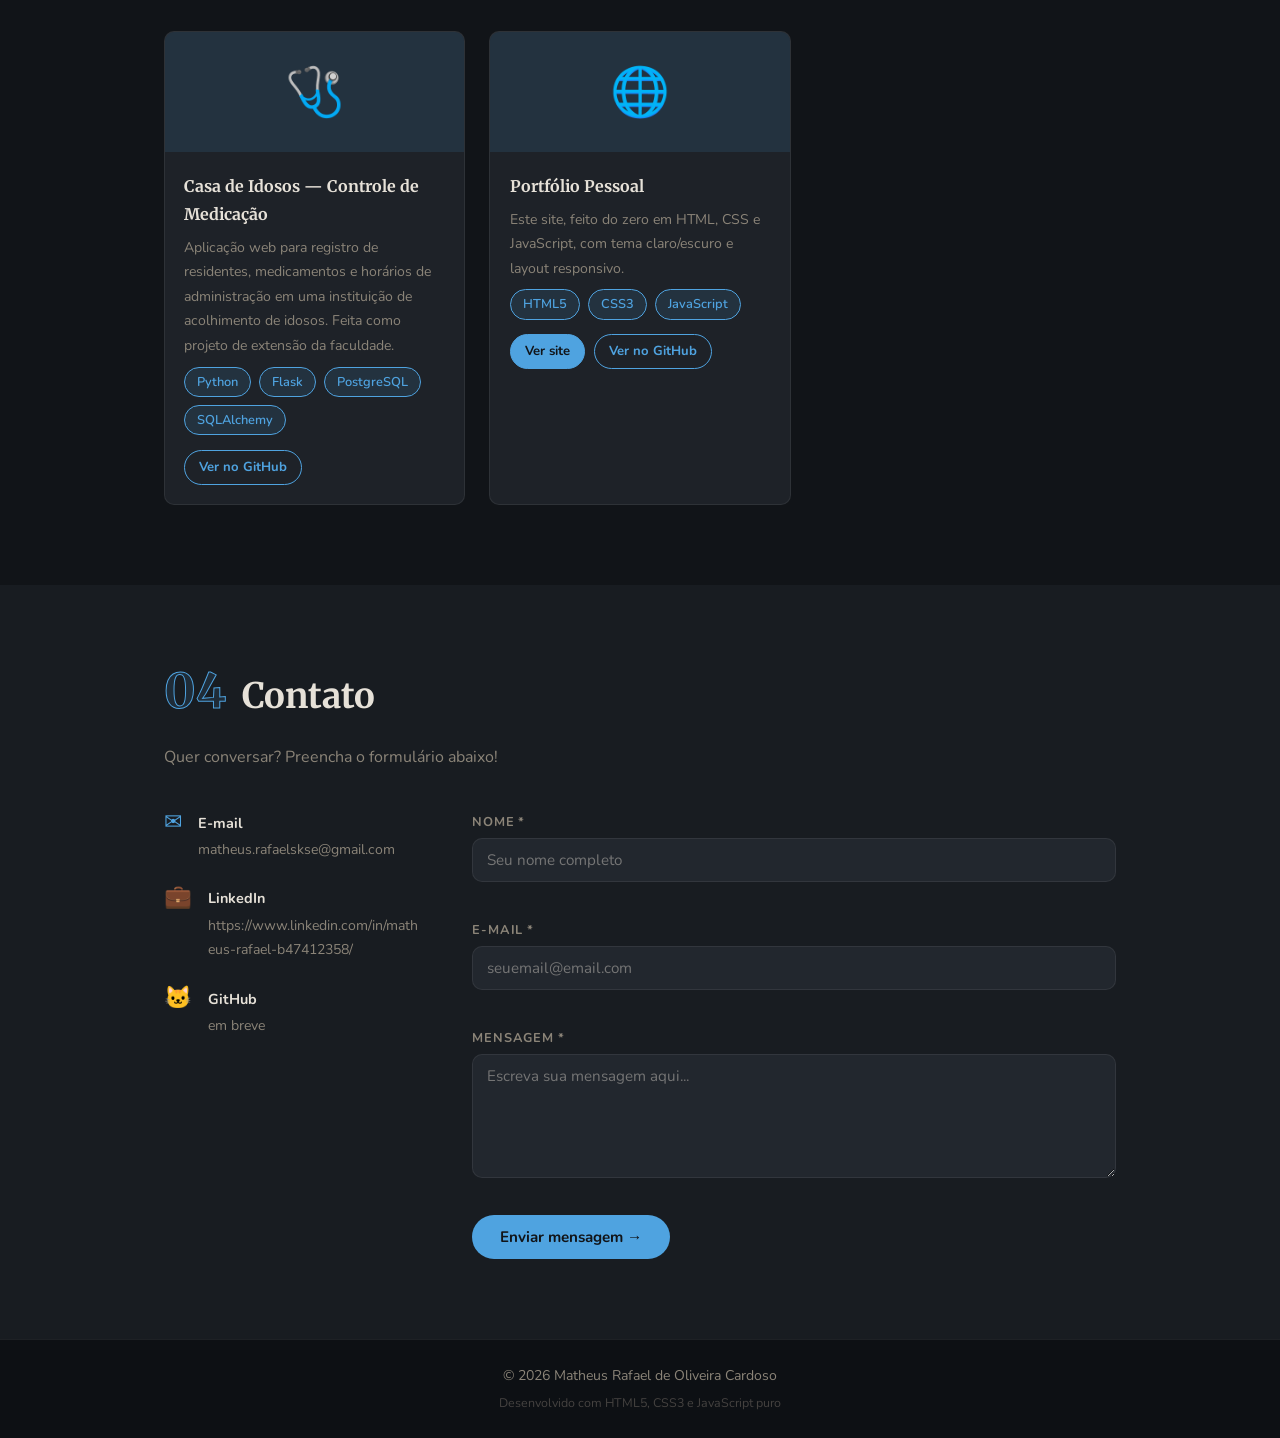
==== commit a6873d52: "Adiciona projetos reais na secao de portfolio" ====
--- a/index.html
+++ b/index.html
@@ -14,9 +14,7 @@
 </head>
 <body class="dark-theme">
 
-  <!-- ==============================
-       NAVBAR — fixa no topo
-       ============================== -->
+  <!-- Navbar fixa no topo -->
   <header id="navbar">
     <nav class="nav-container">
 
@@ -50,9 +48,7 @@
 
   <main>
 
-    <!-- ==============================
-         HERO — apresentação inicial
-         ============================== -->
+    <!-- Hero: apresentação inicial -->
     <section class="hero" id="hero">
       <div class="hero-conteudo">
         <p class="hero-ola">Olá, me chamo</p>
@@ -61,16 +57,14 @@
         <a href="#sobre" class="hero-btn">Saiba mais ↓</a>
       </div>
 
-      <!-- Círculos decorativos de fundo (só CSS) -->
+      <!-- Círculos decorativos de fundo -->
       <div class="hero-fundo" aria-hidden="true">
         <div class="circulo c1"></div>
         <div class="circulo c2"></div>
       </div>
     </section>
 
-    <!-- ==============================
-         SEÇÃO 1 — SOBRE MIM
-         ============================== -->
+    <!-- Seção: Sobre mim -->
     <section id="sobre" class="secao">
       <div class="container">
 
@@ -142,9 +136,7 @@
       </div>
     </section>
 
-    <!-- ==============================
-         SEÇÃO 2 — FORMAÇÃO
-         ============================== -->
+    <!-- Seção: Formação -->
     <section id="formacao" class="secao secao-alt">
       <div class="container">
 
@@ -234,7 +226,7 @@
               <span class="idioma-nome">Português</span>
               <span class="idioma-nivel">Nativo</span>
             </div>
-            <!-- Largura da barra definida inline; fácil de editar -->
+            <!-- Largura da barra definida inline -->
             <div class="barra-fundo"><div class="barra-fill" style="width: 100%"></div></div>
           </div>
 
@@ -251,9 +243,7 @@
       </div>
     </section>
 
-    <!-- ==============================
-         SEÇÃO 3 — PORTFÓLIO
-         ============================== -->
+    <!-- Seção: Portfólio -->
     <section id="portfolio" class="secao">
       <div class="container">
 
@@ -262,51 +252,66 @@
           <h2 class="secao-titulo">Portfólio</h2>
         </div>
 
-        <!-- Mensagem "Em breve" — será substituída por projetos reais -->
-        <div class="portfolio-em-breve">
-          <div class="em-breve-icone">🚀</div>
-          <h3>Projetos em desenvolvimento</h3>
-          <p>
-            Estou no início da minha jornada em Ciência de Dados e
-            desenvolvimento web. Em breve publicarei aqui os projetos
-            que estou construindo durante minha formação.
-          </p>
-          <p class="em-breve-sub">
-            Volte em breve para acompanhar minha evolução!
-          </p>
-        </div>
-
-        <!-- Cards placeholder para mostrar o que virá -->
+        <!-- Cards de projetos -->
         <div class="projetos-grid">
 
-          <div class="projeto-card projeto-placeholder">
+          <div class="projeto-card">
             <div class="projeto-topo">
-              <span class="projeto-emoji">📊</span>
+              <span class="projeto-emoji">🩺</span>
             </div>
             <div class="projeto-corpo">
-              <span class="badge-breve">Em breve</span>
-              <h4>Análise de Dados com Python</h4>
-              <p>Projeto de análise exploratória de dados em desenvolvimento.</p>
+              <h4>Casa de Idosos — Controle de Medicação</h4>
+              <p>
+                Aplicação web para registro de residentes, medicamentos e
+                horários de administração em uma instituição de acolhimento
+                de idosos. Feita como projeto de extensão da faculdade.
+              </p>
               <div class="tags">
                 <span class="tag">Python</span>
-                <span class="tag">Pandas</span>
-              </div>
-            </div>
-          </div>
-
-          <div class="projeto-card projeto-placeholder">
+                <span class="tag">Flask</span>
+                <span class="tag">PostgreSQL</span>
+                <span class="tag">SQLAlchemy</span>
+              </div>
+              <div class="projeto-links">
+                <a
+                  href="https://github.com/MatheusSol4ire/casa-idosos"
+                  class="projeto-link"
+                  target="_blank"
+                  rel="noopener noreferrer"
+                >Ver no GitHub</a>
+              </div>
+            </div>
+          </div>
+
+          <div class="projeto-card">
             <div class="projeto-topo">
               <span class="projeto-emoji">🌐</span>
             </div>
             <div class="projeto-corpo">
-              <span class="badge-breve">Em breve</span>
-              <h4>Este Portfólio</h4>
-              <p>Site pessoal desenvolvido com HTML5, CSS3 e JavaScript.</p>
+              <h4>Portfólio Pessoal</h4>
+              <p>
+                Este site, feito do zero em HTML, CSS e JavaScript,
+                com tema claro/escuro e layout responsivo.
+              </p>
               <div class="tags">
                 <span class="tag">HTML5</span>
                 <span class="tag">CSS3</span>
                 <span class="tag">JavaScript</span>
               </div>
+              <div class="projeto-links">
+                <a
+                  href="https://matheussol4ire.github.io/portfolio-matheus-rafael/"
+                  class="projeto-link projeto-link--principal"
+                  target="_blank"
+                  rel="noopener noreferrer"
+                >Ver site</a>
+                <a
+                  href="https://github.com/MatheusSol4ire/portfolio-matheus-rafael"
+                  class="projeto-link"
+                  target="_blank"
+                  rel="noopener noreferrer"
+                >Ver no GitHub</a>
+              </div>
             </div>
           </div>
 
@@ -315,9 +320,7 @@
       </div>
     </section>
 
-    <!-- ==============================
-         SEÇÃO 4 — CONTATO
-         ============================== -->
+    <!-- Seção: Contato -->
     <section id="contato" class="secao secao-alt">
       <div class="container">
 
@@ -354,7 +357,7 @@
             </div>
           </div>
 
-          <!-- Formulário com validação em JavaScript -->
+          <!-- Formulário de contato -->
           <form id="formulario-contato" class="formulario" novalidate>
 
             <!-- Campo: Nome -->
@@ -367,7 +370,7 @@
                 placeholder="Seu nome completo"
                 autocomplete="name"
               />
-              <!-- Erro exibido via JavaScript -->
+              <!-- Erro do campo -->
               <span class="campo-erro" id="erro-nome"></span>
             </div>
 
@@ -398,7 +401,7 @@
 
             <button type="submit" class="btn-enviar">Enviar mensagem →</button>
 
-            <!-- Mensagem de sucesso — exibida via JS após envio simulado -->
+            <!-- Mensagem de sucesso -->
             <div class="msg-sucesso" id="msg-sucesso" role="alert">
               ✓ Mensagem enviada com sucesso! Entrarei em contato em breve.
             </div>
@@ -411,9 +414,7 @@
 
   </main>
 
-  <!-- ==============================
-       RODAPÉ
-       ============================== -->
+  <!-- Rodapé -->
   <footer class="rodape">
     <div class="container">
       <p>© <span id="ano-atual"></span> Matheus Rafael de Oliveira Cardoso</p>
@@ -421,7 +422,7 @@
     </div>
   </footer>
 
-  <!-- Script carregado ao final para não travar o carregamento da página -->
+  <!-- Script carregado ao final -->
   <script src="js/main.js"></script>
 
 </body>
--- a/css/style.css
+++ b/css/style.css
@@ -1,16 +1,7 @@
-/* ============================================
-   style.css — Portfólio Matheus Rafael
-   Autor: Matheus Rafael de Oliveira Cardoso
-   Descrição: Estilos do portfólio pessoal.
-              CSS3, sem frameworks.
-   ============================================ */
-
-
-/* --------------------------------------------
-   1. VARIÁVEIS DE TEMA
-      Tema escuro = padrão.
-      Tema claro alternado via JavaScript.
-   -------------------------------------------- */
+/* style.css — estilos do portfólio */
+
+
+/* Variáveis de tema */
 :root {
   --fonte-titulo: 'Merriweather', Georgia, serif;
   --fonte-corpo:  'Nunito', sans-serif;
@@ -28,7 +19,7 @@
   --texto:         #e6e1d8;
   --texto-2:       #8b8478;
   --texto-fraco:   #454240;
-  --destaque:      #4fa3e0;    
+  --destaque:      #4fa3e0;
   --destaque-dim:  rgba(79, 163, 224, 0.12);
   --borda:         rgba(255,255,255,0.07);
   --sombra:        0 4px 24px rgba(0,0,0,0.4);
@@ -54,16 +45,14 @@
 }
 
 
-/* --------------------------------------------
-   2. RESET BÁSICO
-   -------------------------------------------- */
+/* Reset básico */
 *, *::before, *::after {
   box-sizing: border-box;
   margin: 0;
   padding: 0;
 }
 
-/* Scroll suave ao clicar nas âncoras do menu */
+/* Scroll suave nas âncoras */
 html {
   scroll-behavior: smooth;
   scroll-padding-top: var(--nav-altura);
@@ -84,9 +73,7 @@
 ul  { list-style: none; }
 
 
-/* --------------------------------------------
-   3. UTILITÁRIO: CONTAINER CENTRALIZADO
-   -------------------------------------------- */
+/* Container centralizado */
 .container {
   max-width: 1000px;
   margin: 0 auto;
@@ -94,9 +81,7 @@
 }
 
 
-/* --------------------------------------------
-   4. NAVBAR
-   -------------------------------------------- */
+/* Navbar */
 #navbar {
   position: fixed;
   top: 0;
@@ -111,7 +96,7 @@
   transition: background var(--transicao), box-shadow var(--transicao);
 }
 
-/* Sombra aplicada via JS ao rolar */
+/* Sombra ao rolar */
 #navbar.rolado {
   box-shadow: var(--sombra);
 }
@@ -126,7 +111,7 @@
   justify-content: space-between;
 }
 
-/* Logo com as iniciais */
+/* Logo */
 .nav-logo {
   font-family: var(--fonte-titulo);
   font-size: 1.3rem;
@@ -139,7 +124,7 @@
   color: var(--destaque);
 }
 
-/* Lista de links da navbar */
+/* Links da navbar */
 .nav-links {
   display: flex;
   align-items: center;
@@ -160,7 +145,7 @@
   text-decoration: none;
 }
 
-/* Botão de tema (sol/lua) */
+/* Botão de tema */
 .btn-tema {
   background: var(--destaque-dim);
   border: 1px solid var(--borda);
@@ -182,7 +167,7 @@
   transform: rotate(15deg);
 }
 
-/* Botão hamburguer — só aparece no mobile */
+/* Botão hamburguer (mobile) */
 .nav-toggle {
   display: none;
   flex-direction: column;
@@ -202,15 +187,13 @@
   transition: transform var(--transicao), opacity var(--transicao);
 }
 
-/* Animação do X quando menu está aberto */
+/* Animação do X do menu */
 .nav-toggle.aberto span:nth-child(1) { transform: translateY(8px) rotate(45deg); }
 .nav-toggle.aberto span:nth-child(2) { opacity: 0; }
 .nav-toggle.aberto span:nth-child(3) { transform: translateY(-8px) rotate(-45deg); }
 
 
-/* --------------------------------------------
-   5. HERO (apresentação inicial)
-   -------------------------------------------- */
+/* Hero */
 .hero {
   min-height: 100vh;
   display: flex;
@@ -223,7 +206,7 @@
   background: var(--fundo);
 }
 
-/* Círculos decorativos de fundo */
+/* Fundo decorativo do hero */
 .hero-fundo {
   position: absolute;
   inset: 0;
@@ -294,7 +277,7 @@
   margin-bottom: 2rem;
 }
 
-/* Botão principal do hero */
+/* Botão do hero */
 .hero-btn {
   display: inline-block;
   padding: 0.75rem 2rem;
@@ -315,9 +298,7 @@
 }
 
 
-/* --------------------------------------------
-   6. SEÇÕES — ESTRUTURA GERAL
-   -------------------------------------------- */
+/* Estrutura das seções */
 .secao {
   padding: 5rem 0;
 }
@@ -326,7 +307,7 @@
   background: var(--fundo-alt);
 }
 
-/* Cabeçalho de cada seção: número + título lado a lado */
+/* Cabeçalho da seção */
 .secao-header {
   display: flex;
   align-items: baseline;
@@ -341,7 +322,7 @@
   font-weight: 700;
   color: var(--destaque-dim);
   line-height: 1;
-  /* Número grande decorativo atrás do título */
+  /* Número decorativo do cabeçalho */
   -webkit-text-stroke: 1px var(--destaque);
 }
 
@@ -358,7 +339,7 @@
   font-size: 1rem;
 }
 
-/* Subtítulos internos (Educação, Experiência, Idiomas) */
+/* Subtítulos internos */
 .sub-titulo {
   font-family: var(--fonte-titulo);
   font-size: 1.1rem;
@@ -369,9 +350,7 @@
 }
 
 
-/* --------------------------------------------
-   7. SOBRE MIM
-   -------------------------------------------- */
+/* Sobre mim */
 .sobre-grid {
   display: grid;
   grid-template-columns: 220px 1fr;
@@ -394,11 +373,11 @@
   width: 100%;
   height: 100%;
   object-fit: cover;
-  /* Oculto por padrão; JS mostra se imagem carregar */
+  /* Imagem oculta por padrão */
   display: none;
 }
 
-/* Placeholder com iniciais (mostrado quando não há foto) */
+/* Placeholder da foto */
 .foto-placeholder {
   position: absolute;
   inset: 0;
@@ -424,7 +403,7 @@
   margin-bottom: 1rem;
 }
 
-/* Grid de dados pessoais (cidade, e-mail...) */
+/* Dados pessoais */
 .info-grid {
   display: grid;
   grid-template-columns: 1fr 1fr;
@@ -478,16 +457,14 @@
 }
 
 
-/* --------------------------------------------
-   8. FORMAÇÃO — TIMELINE
-   -------------------------------------------- */
+/* Timeline */
 .timeline {
   position: relative;
   padding-left: 2rem;
   margin-bottom: 1.5rem;
 }
 
-/* Linha vertical */
+/* Linha vertical da timeline */
 .timeline::before {
   content: '';
   position: absolute;
@@ -503,7 +480,7 @@
   margin-bottom: 1.8rem;
 }
 
-/* Ponto na linha */
+/* Ponto da timeline */
 .tl-ponto {
   position: absolute;
   left: -2rem;
@@ -515,7 +492,7 @@
   border: 2px solid var(--destaque);
 }
 
-/* Ponto destacado para emprego atual */
+/* Ponto ativo */
 .tl-ponto-ativo {
   background: var(--destaque);
 }
@@ -592,7 +569,7 @@
   height: 100%;
   background: linear-gradient(90deg, var(--destaque), #7ec8f5);
   border-radius: 50px;
-  /* Animação de preenchimento ao entrar na tela */
+  /* Preenchimento animado */
   animation: encher 1.2s ease-out both;
   animation-delay: 0.4s;
 }
@@ -602,49 +579,9 @@
 }
 
 
-/* --------------------------------------------
-   9. PORTFÓLIO — "EM BREVE"
-   -------------------------------------------- */
-
-/* Bloco central da mensagem em breve */
-.portfolio-em-breve {
-  text-align: center;
-  padding: 2.5rem;
-  background: var(--fundo-card);
-  border: 1px dashed var(--destaque);
-  border-radius: var(--raio);
-  margin-bottom: 2.5rem;
-  max-width: 560px;
-  margin-left: auto;
-  margin-right: auto;
-}
-
-.em-breve-icone {
-  font-size: 3rem;
-  margin-bottom: 1rem;
-}
-
-.portfolio-em-breve h3 {
-  font-family: var(--fonte-titulo);
-  font-size: 1.2rem;
-  color: var(--texto);
-  margin-bottom: 0.8rem;
-}
-
-.portfolio-em-breve p {
-  font-size: 0.95rem;
-  color: var(--texto-2);
-  margin-bottom: 0.5rem;
-  line-height: 1.7;
-}
-
-.em-breve-sub {
-  font-size: 0.85rem !important;
-  color: var(--destaque) !important;
-  font-weight: 600;
-}
-
-/* Grid de cards placeholder */
+/* Portfólio — projetos */
+
+/* Grid de projetos */
 .projetos-grid {
   display: grid;
   grid-template-columns: repeat(auto-fill, minmax(280px, 1fr));
@@ -664,11 +601,6 @@
   transform: translateY(-4px);
 }
 
-/* Cards placeholder ficam levemente opacos */
-.projeto-placeholder {
-  opacity: 0.7;
-}
-
 .projeto-topo {
   background: var(--destaque-dim);
   height: 120px;
@@ -686,19 +618,6 @@
   gap: 0.5rem;
 }
 
-/* Etiqueta "Em breve" nos cards */
-.badge-breve {
-  display: inline-block;
-  background: var(--destaque-dim);
-  color: var(--destaque);
-  border: 1px solid var(--destaque);
-  border-radius: 50px;
-  padding: 2px 10px;
-  font-size: 0.75rem;
-  font-weight: 700;
-  width: fit-content;
-}
-
 .projeto-corpo h4 {
   font-family: var(--fonte-titulo);
   font-size: 1rem;
@@ -710,10 +629,48 @@
   color: var(--texto-2);
 }
 
-
-/* --------------------------------------------
-   10. CONTATO
-   -------------------------------------------- */
+/* Links do card */
+.projeto-links {
+  display: flex;
+  flex-wrap: wrap;
+  gap: 0.6rem;
+  margin-top: 0.4rem;
+}
+
+.projeto-link {
+  display: inline-block;
+  border: 1px solid var(--destaque);
+  border-radius: 50px;
+  padding: 5px 14px;
+  font-family: var(--fonte-corpo);
+  font-size: 0.82rem;
+  font-weight: 700;
+  color: var(--destaque);
+  text-decoration: none;
+  transition: background var(--transicao), color var(--transicao), border-color var(--transicao), transform var(--transicao);
+}
+
+.projeto-link:hover {
+  background: var(--destaque);
+  color: var(--fundo);
+  transform: translateY(-4px);
+  text-decoration: none;
+}
+
+/* Link principal */
+.projeto-link--principal {
+  background: var(--destaque);
+  color: var(--fundo);
+}
+
+.projeto-link--principal:hover {
+  border-color: var(--texto);
+  background: var(--destaque);
+  color: var(--fundo);
+}
+
+
+/* Contato */
 .contato-grid {
   display: grid;
   grid-template-columns: 260px 1fr;
@@ -795,13 +752,13 @@
   box-shadow: 0 0 0 3px var(--destaque-dim);
 }
 
-/* Campo com erro de validação */
+/* Campo com erro */
 .campo-grupo input.erro,
 .campo-grupo textarea.erro {
   border-color: #e05c5c;
 }
 
-/* Texto do erro abaixo do campo */
+/* Erro do campo */
 .campo-erro {
   font-size: 0.78rem;
   color: #e05c5c;
@@ -834,7 +791,7 @@
   transform: none;
 }
 
-/* Mensagem de sucesso (oculta por padrão) */
+/* Mensagem de sucesso */
 .msg-sucesso {
   display: none;
   background: var(--destaque-dim);
@@ -848,9 +805,7 @@
 }
 
 
-/* --------------------------------------------
-   11. RODAPÉ
-   -------------------------------------------- */
+/* Rodapé */
 .rodape {
   background: var(--rodape-fundo);
   border-top: 1px solid var(--borda);
@@ -870,15 +825,13 @@
 }
 
 
-/* --------------------------------------------
-   12. ANIMAÇÕES
-   -------------------------------------------- */
+/* Animações */
 @keyframes aparecer {
   from { opacity: 0; transform: translateY(20px); }
   to   { opacity: 1; transform: translateY(0); }
 }
 
-/* Classe adicionada via JS a elementos que devem aparecer ao rolar */
+/* Classe de animação ao rolar */
 .animar {
   opacity: 0;
   transform: translateY(24px);
@@ -891,9 +844,7 @@
 }
 
 
-/* --------------------------------------------
-   13. RESPONSIVO — TELAS PEQUENAS
-   -------------------------------------------- */
+/* Responsivo */
 
 /* Tablet */
 @media (max-width: 820px) {
@@ -919,12 +870,12 @@
 /* Mobile */
 @media (max-width: 600px) {
 
-  /* Exibe o botão hamburguer */
+  /* Botão hamburguer visível */
   .nav-toggle {
     display: flex;
   }
 
-  /* Menu vira dropdown vertical */
+  /* Menu dropdown */
   .nav-links {
     position: fixed;
     top: var(--nav-altura);
@@ -935,7 +886,7 @@
     padding: 1.5rem 0;
     gap: 1rem;
     border-bottom: 1px solid var(--borda);
-    /* Oculto fora da tela; JS adiciona .aberto para mostrar */
+    /* Menu oculto por padrão */
     transform: translateY(-110%);
     transition: transform 0.3s ease;
     pointer-events: none;
@@ -959,8 +910,4 @@
     width: 100%;
     text-align: center;
   }
-
-  .portfolio-em-breve {
-    padding: 1.5rem;
-  }
-}
+}
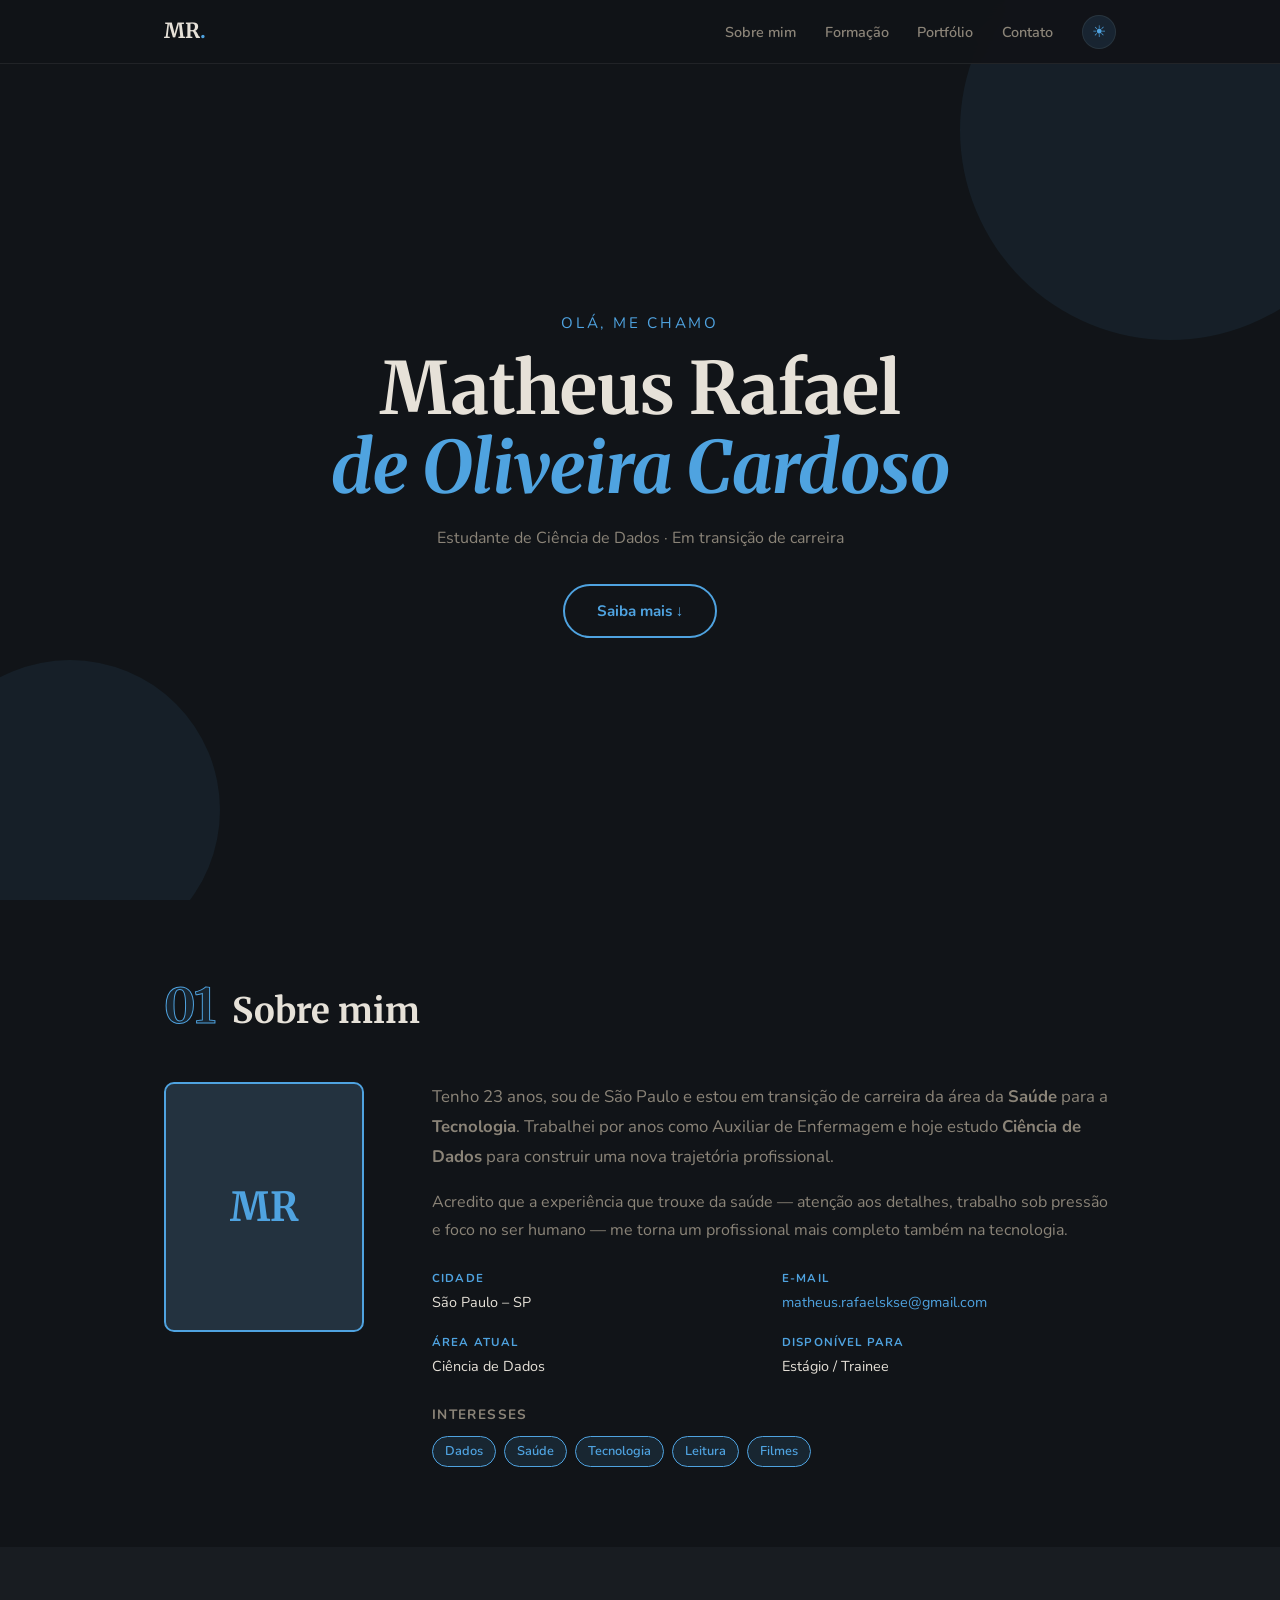
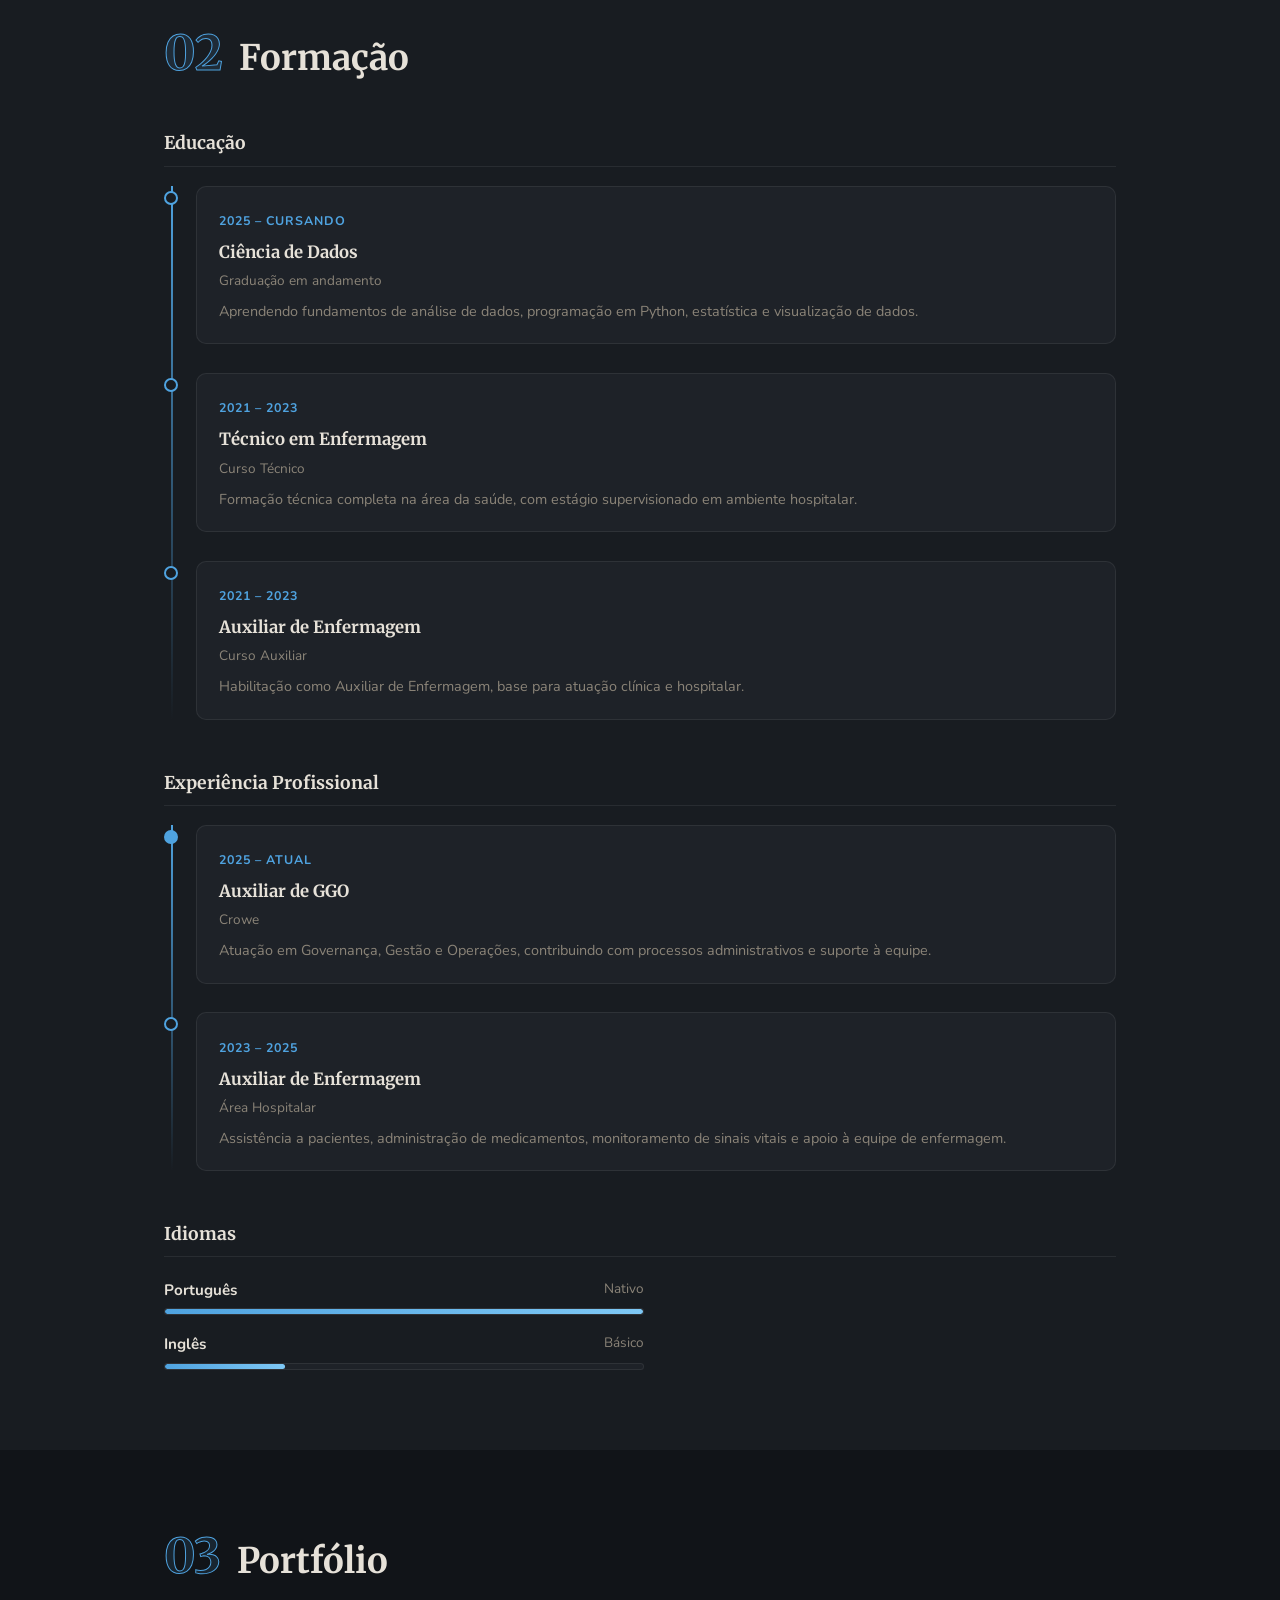
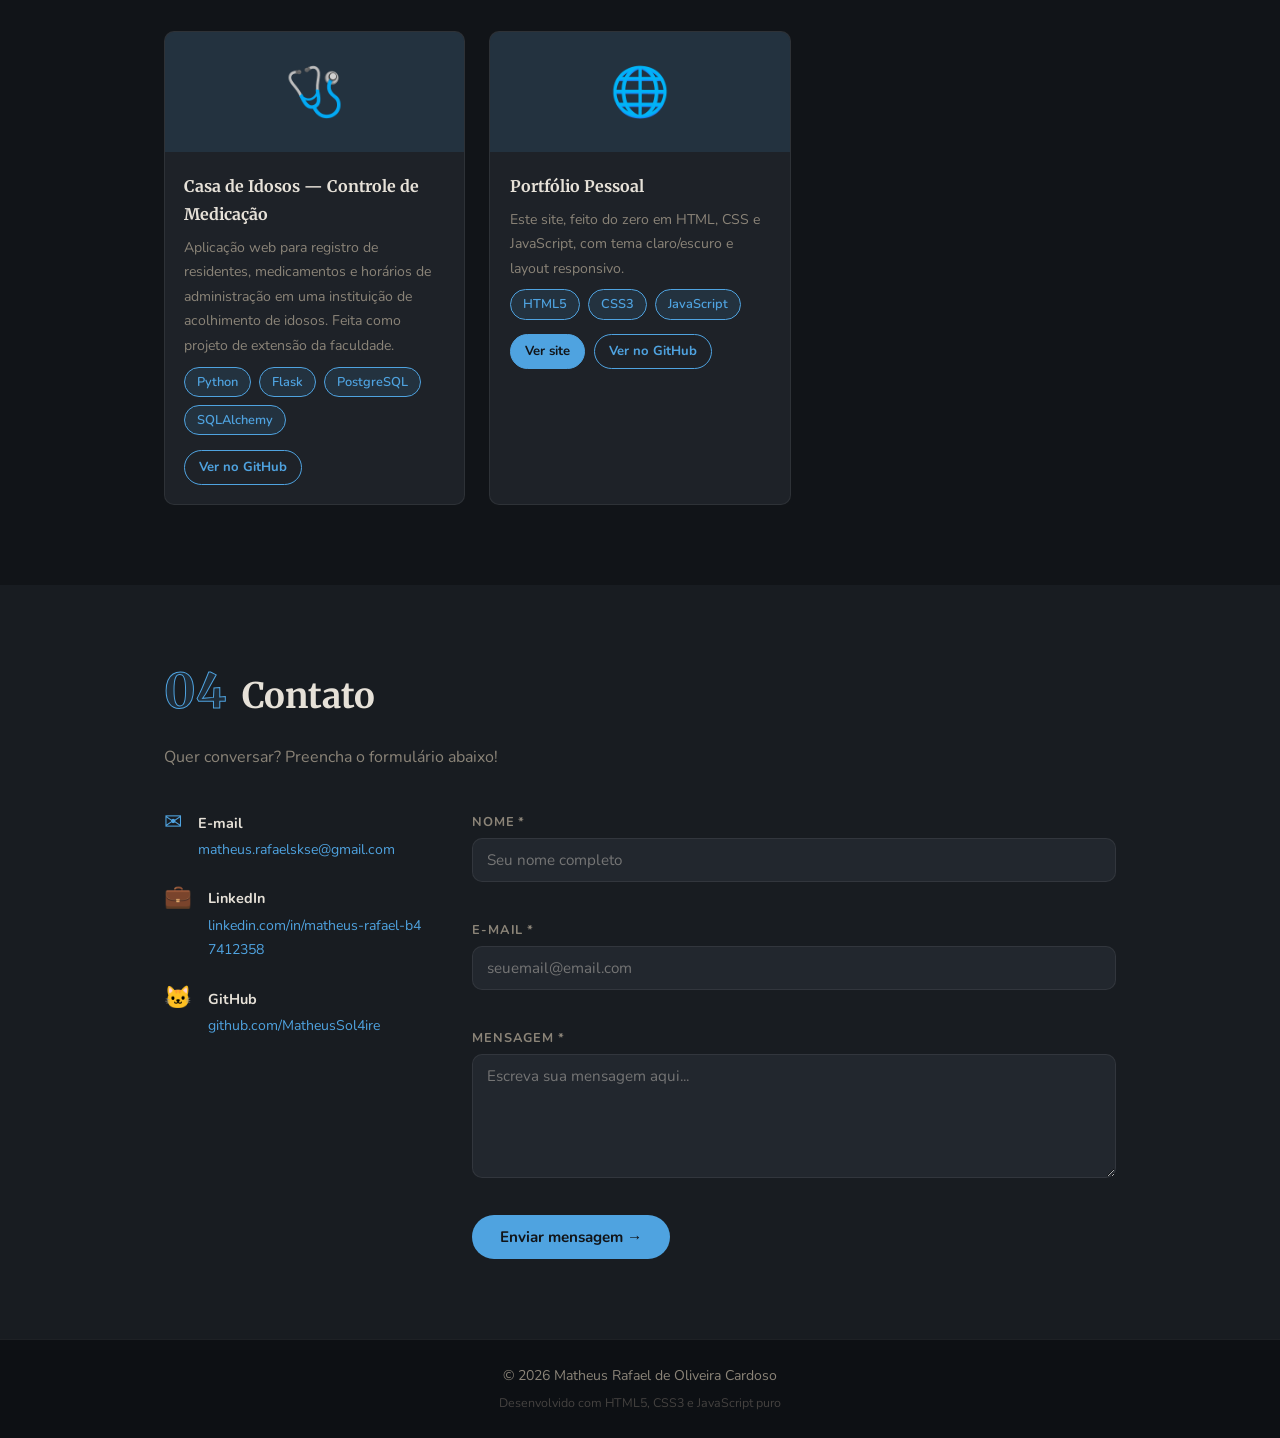
==== commit bfb71b5c: "Torna o contato funcional sem servidor - E-mail, LinkedIn e GitHub viram links clicaveis (GitHub dei" ====
--- a/index.html
+++ b/index.html
@@ -107,7 +107,7 @@
               </div>
               <div class="info-item">
                 <span class="info-label">E-mail</span>
-                <span class="info-valor">matheus.rafaelskse@gmail.com</span>
+                <span class="info-valor"><a href="mailto:matheus.rafaelskse@gmail.com">matheus.rafaelskse@gmail.com</a></span>
               </div>
               <div class="info-item">
                 <span class="info-label">Área atual</span>
@@ -338,21 +338,29 @@
               <span class="contato-icone">✉</span>
               <div>
                 <strong>E-mail</strong>
-                <p>matheus.rafaelskse@gmail.com</p>
+                <p><a href="mailto:matheus.rafaelskse@gmail.com">matheus.rafaelskse@gmail.com</a></p>
               </div>
             </div>
             <div class="contato-item">
               <span class="contato-icone">💼</span>
               <div>
                 <strong>LinkedIn</strong>
-                <p>https://www.linkedin.com/in/matheus-rafael-b47412358/</p>
+                <p><a
+                  href="https://www.linkedin.com/in/matheus-rafael-b47412358/"
+                  target="_blank"
+                  rel="noopener noreferrer"
+                >linkedin.com/in/matheus-rafael-b47412358</a></p>
               </div>
             </div>
             <div class="contato-item">
               <span class="contato-icone">🐱</span>
               <div>
                 <strong>GitHub</strong>
-                <p>em breve</p>
+                <p><a
+                  href="https://github.com/MatheusSol4ire"
+                  target="_blank"
+                  rel="noopener noreferrer"
+                >github.com/MatheusSol4ire</a></p>
               </div>
             </div>
           </div>
@@ -403,7 +411,8 @@
 
             <!-- Mensagem de sucesso -->
             <div class="msg-sucesso" id="msg-sucesso" role="alert">
-              ✓ Mensagem enviada com sucesso! Entrarei em contato em breve.
+              ✓ Seu app de e-mail foi aberto com a mensagem pronta. É só clicar em enviar!
+              Se nada abriu, escreva direto para matheus.rafaelskse@gmail.com.
             </div>
 
           </form>
